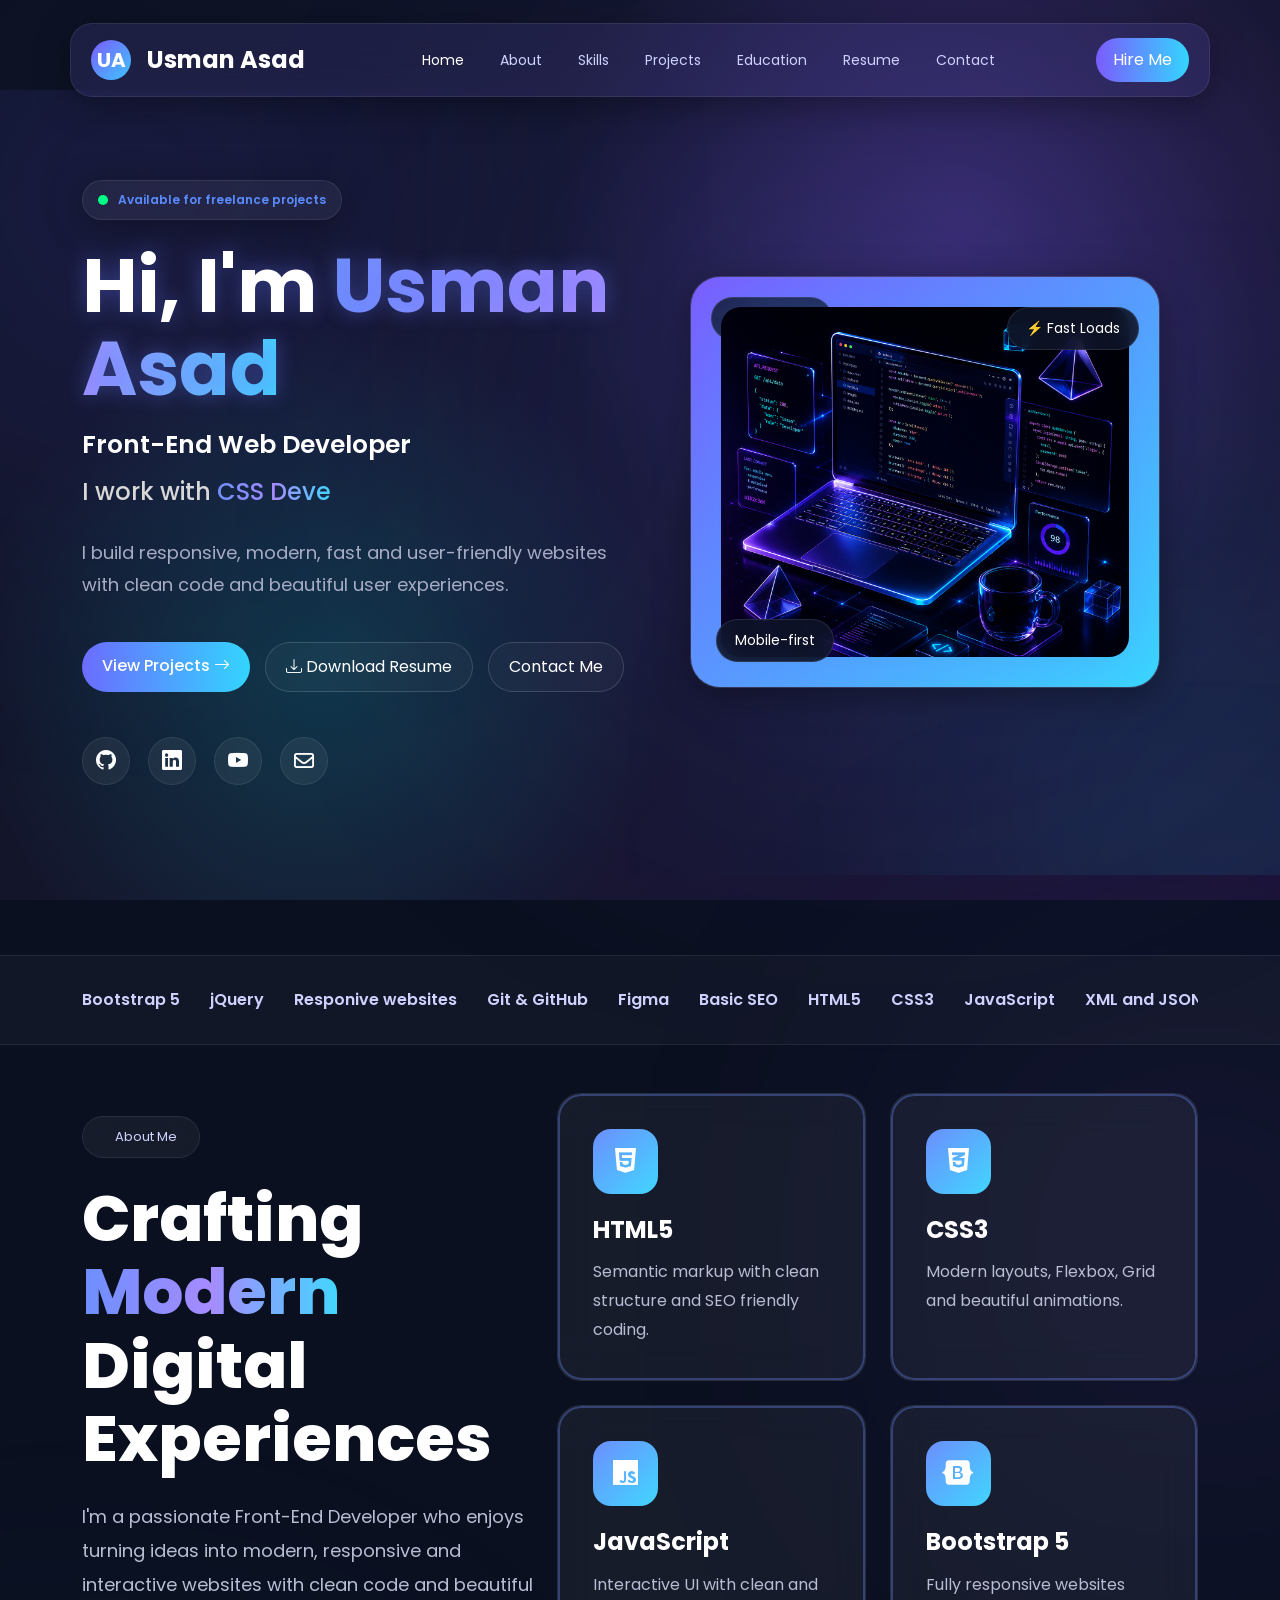
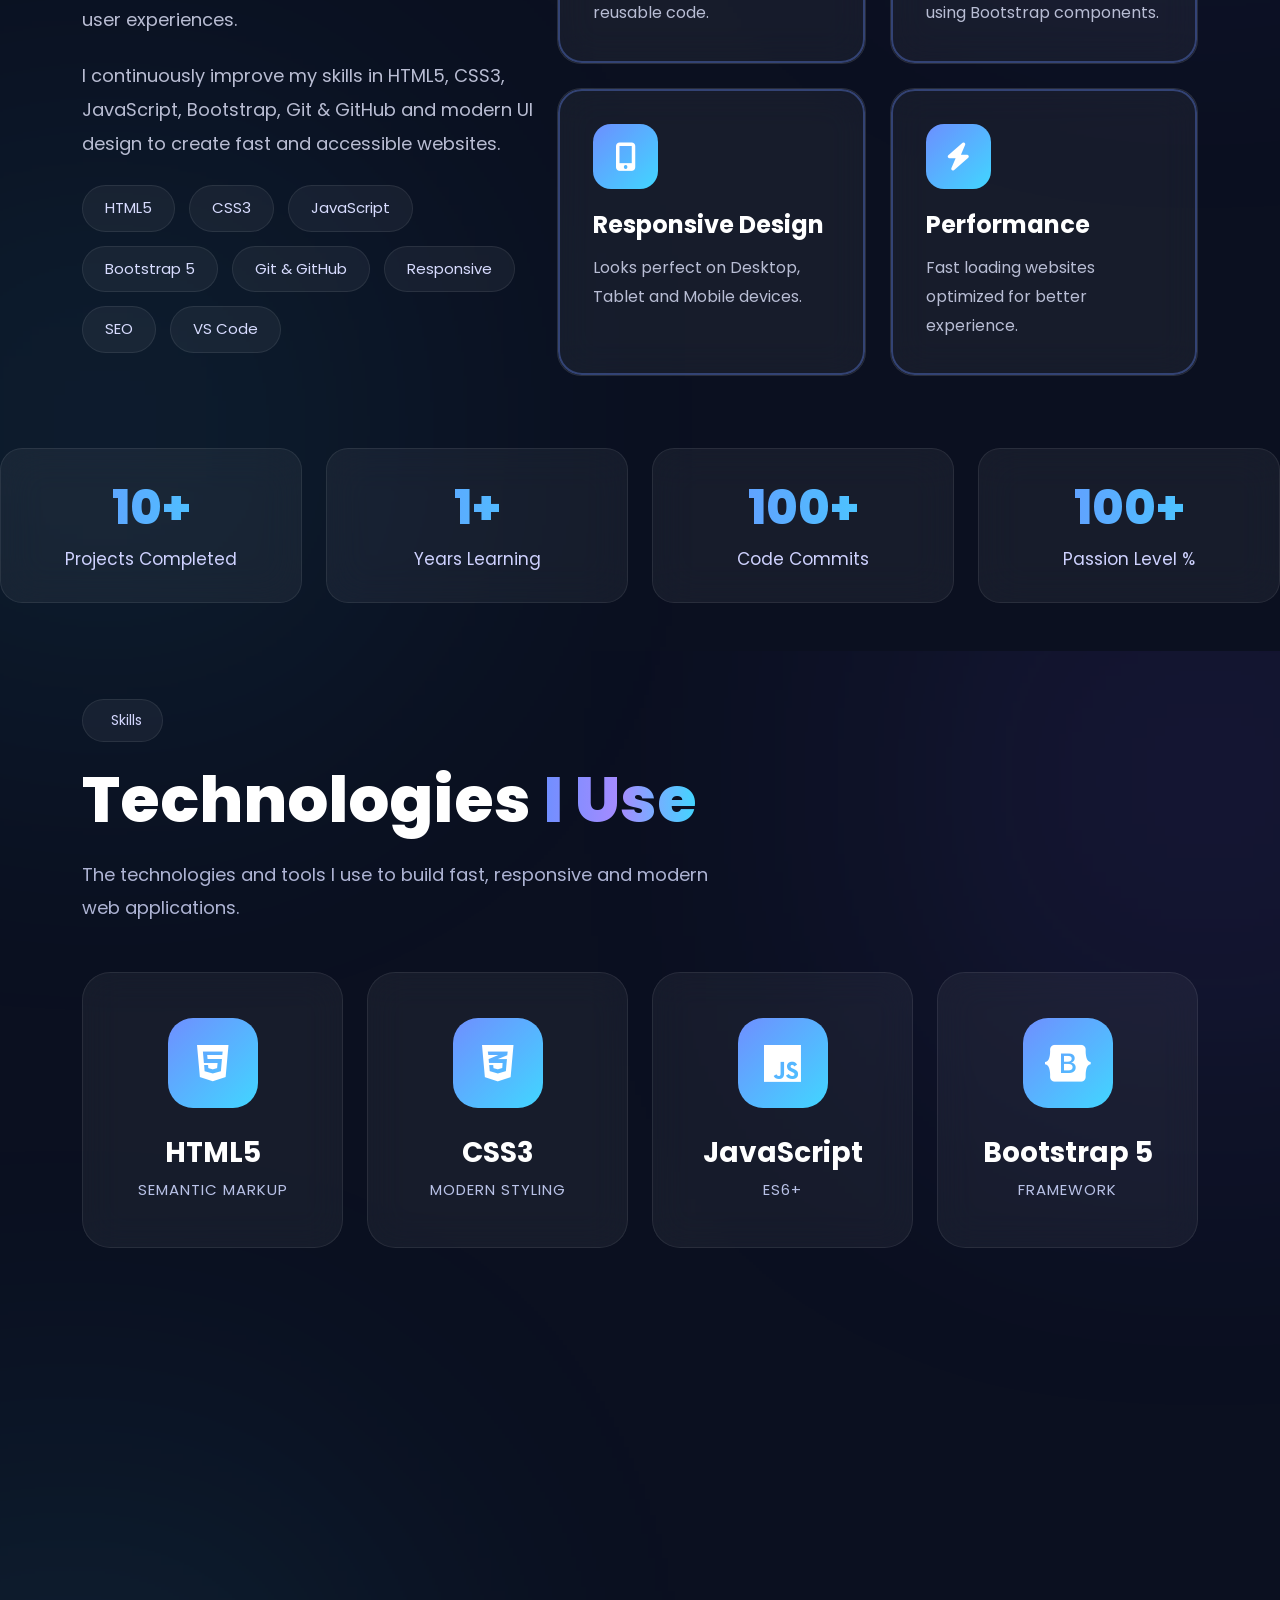
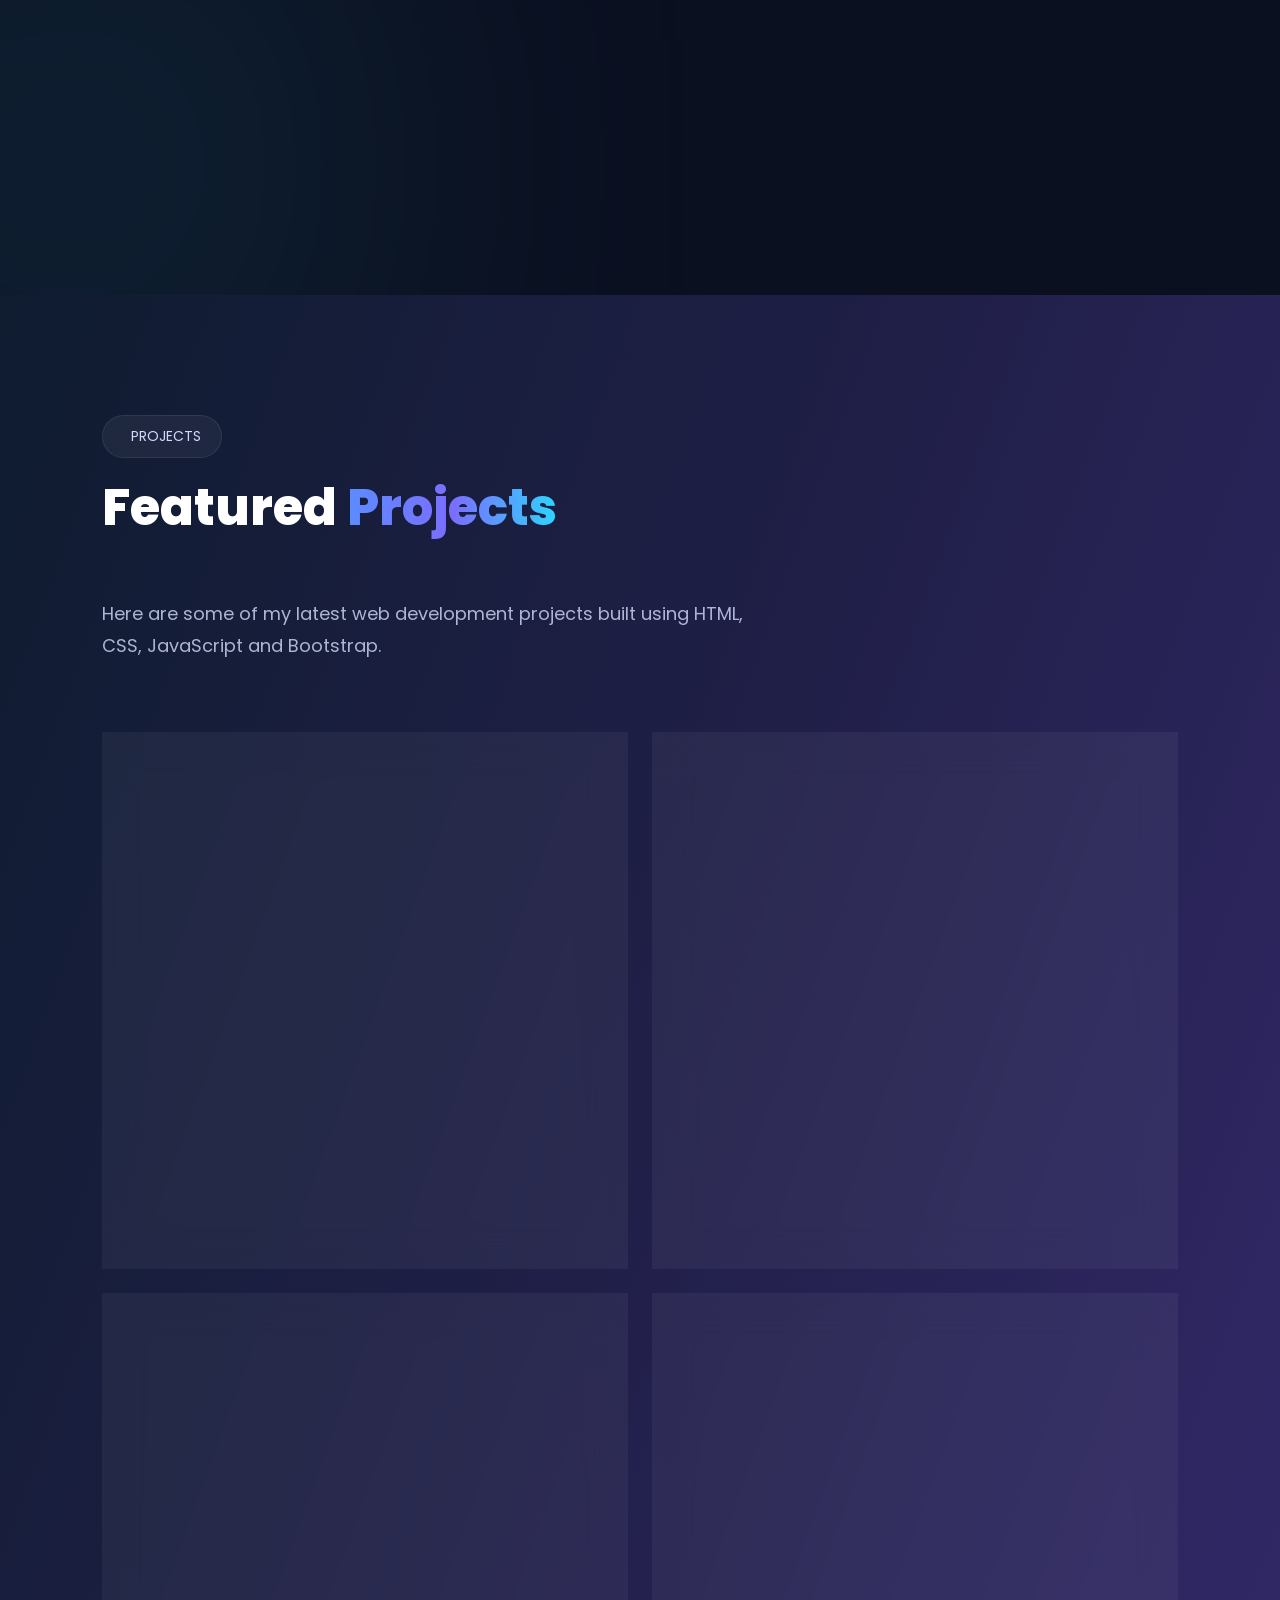
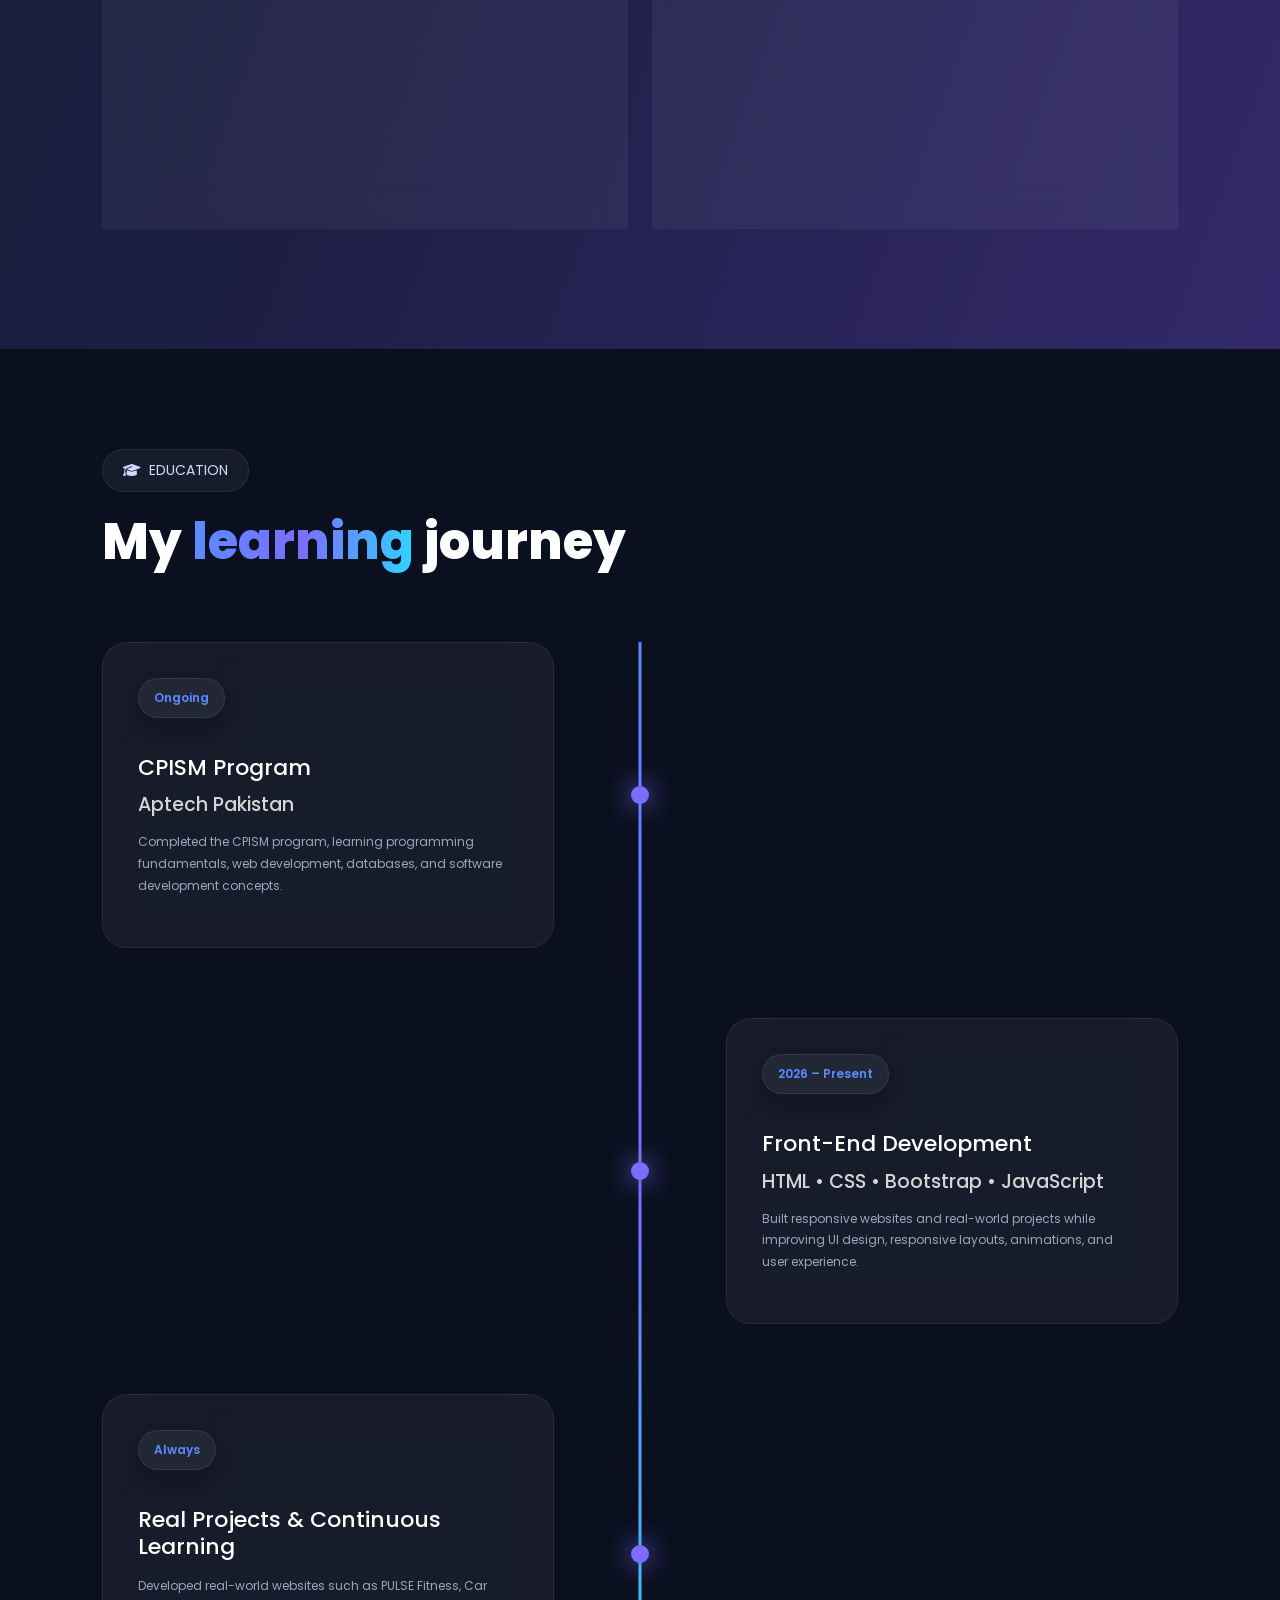
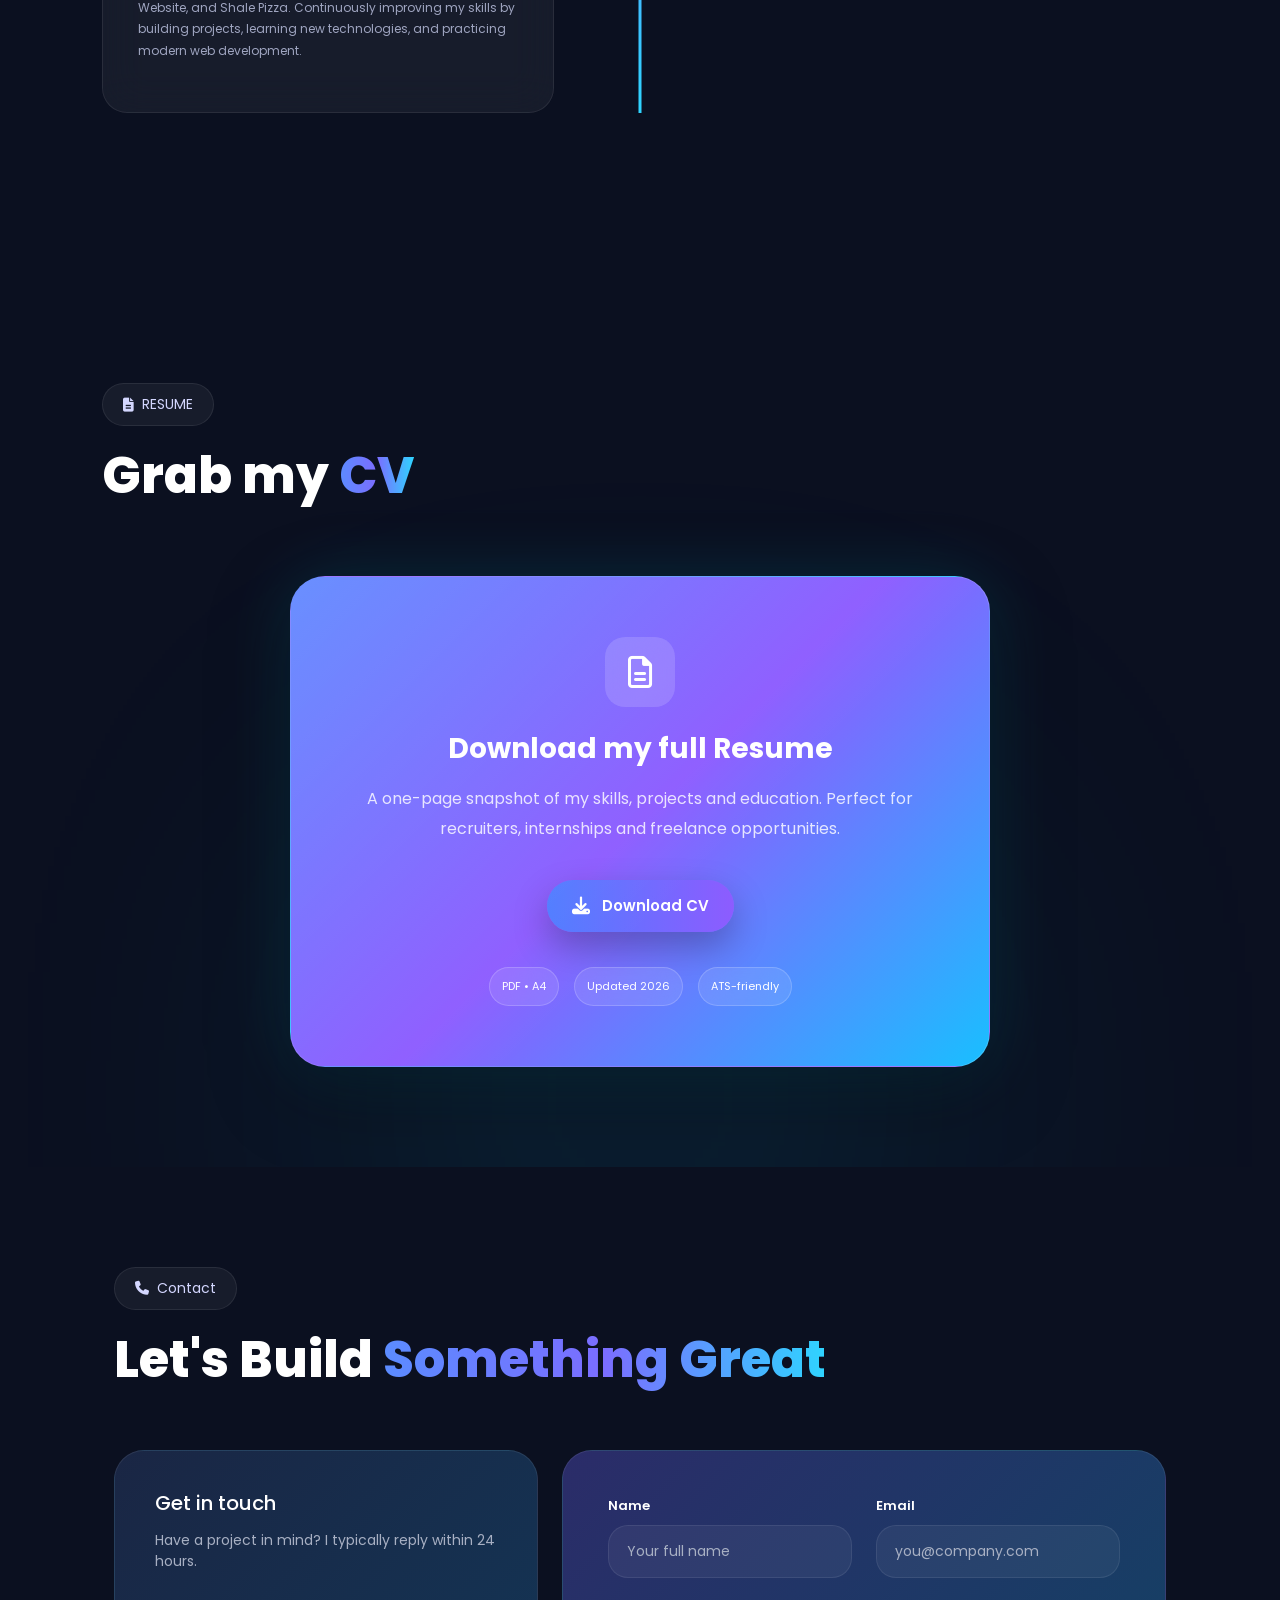
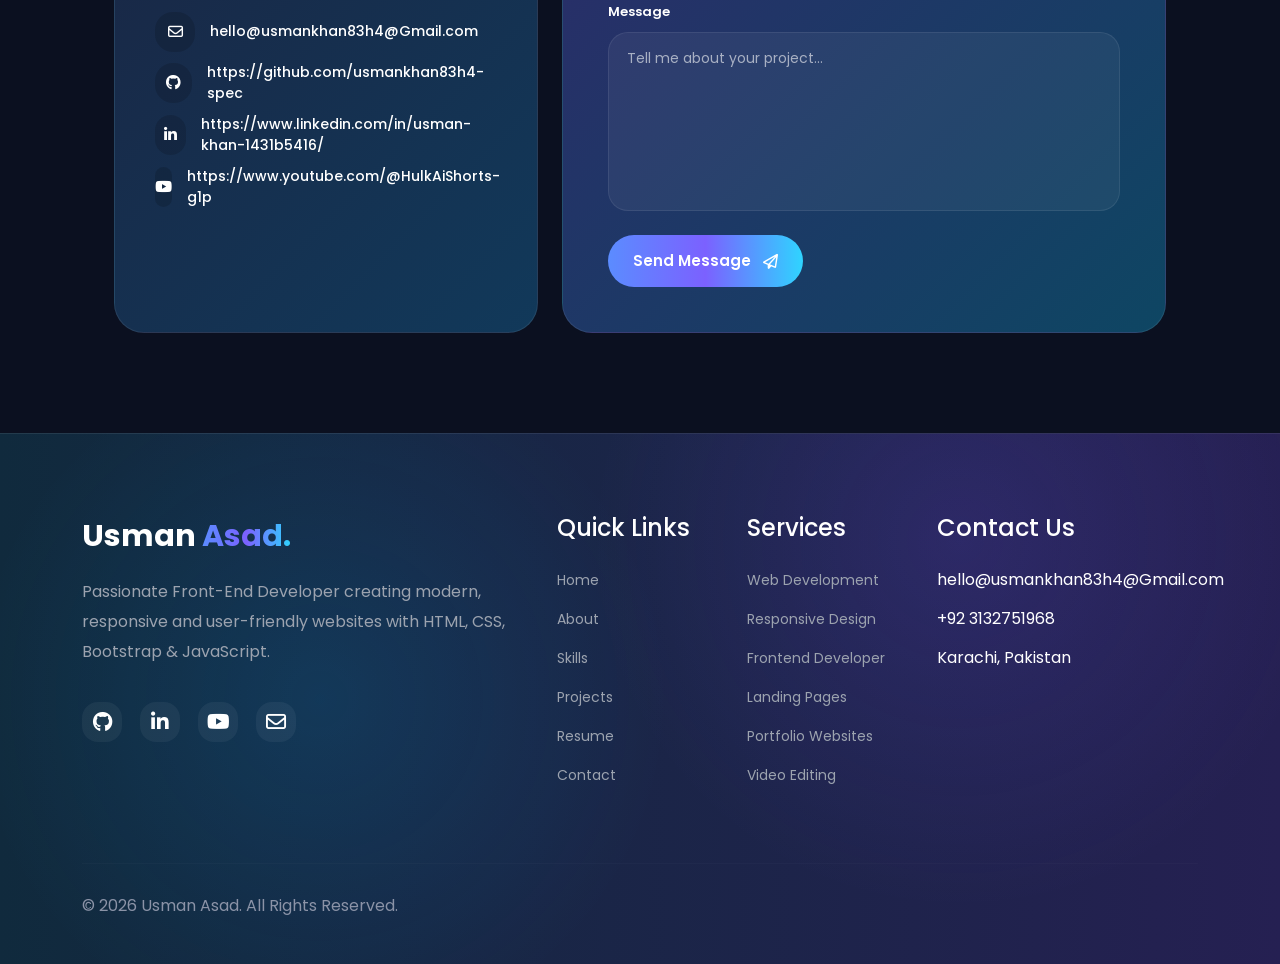
==== index.html @ 0da798ca "first commit" ====
<!DOCTYPE html>
<html lang="en">

<head>
    <meta charset="UTF-8">
    <meta name="viewport" content="width=device-width, initial-scale=1.0">
    <title>Usman Khan | Portfolio</title>

    <!-- Bootstrap -->
    <link href="https://cdn.jsdelivr.net/npm/bootstrap@5.3.3/dist/css/bootstrap.min.css" rel="stylesheet">

    <!-- Bootstrap Icons -->
    <link rel="stylesheet"
        href="https://cdn.jsdelivr.net/npm/bootstrap-icons@1.11.3/font/bootstrap-icons.min.css">

    <!-- Google Font -->
    <link
        href="https://fonts.googleapis.com/css2?family=Poppins:wght@300;400;500;600;700;800&display=swap"
        rel="stylesheet">

        <link rel="stylesheet" href="https://cdnjs.cloudflare.com/ajax/libs/font-awesome/6.7.2/css/all.min.css">

    <!-- CSS -->
    <link rel="stylesheet" href="style.css">
</head>

<body>

    <!-- ================= NAVBAR ================= -->

    <nav class="navbar navbar-expand-lg ">
        <div class="container nav-box">

            <a class="navbar-brand d-flex align-items-center" href="#">
                <div class="logo-circle">UA</div>
                <span class="ms-3 fw-bold text-white fs-4">Usman Asad</span>
            </a>

            <button class="navbar-toggler" data-bs-toggle="collapse" data-bs-target="#menu">
                <span class="navbar-toggler-icon"></span>
            </button>

            <div class="collapse navbar-collapse justify-content-center" id="menu">

                <ul class="navbar-nav">

                    <li class="nav-item">
                        <a href="#home" class="nav-link active">Home</a>
                    </li>

                    <li class="nav-item">
                        <a href="#about" class="nav-link">About</a>
                    </li>

                    <li class="nav-item">
                        <a href="#skills" class="nav-link">Skills</a>
                    </li>

                    <li class="nav-item">
                        <a href="#projects" class="nav-link">Projects</a>
                    </li>

                    <li class="nav-item">
                        <a href="#education" class="nav-link">Education</a>
                    </li>

                    <li class="nav-item">
                        <a href="#resume" class="nav-link">Resume</a>
                    </li>

                    <li class="nav-item">
                        <a href="#contact" class="nav-link">Contact</a>
                    </li>

                </ul>

            </div>

            <a href="#contact" class="hire-btn">
                Hire Me
            </a>

        </div>
    </nav>

    <!-- ================= HERO ================= -->

    <section class="hero" id="home">

        <div class="container">

            <div class="row align-items-center">

                <!-- LEFT -->

                <div class="col-lg-6">

                    <div class="status">

                        <span class="green-dot"></span>

                        Available for freelance projects

                    </div>

                    <h1 class="hero-title">

                        Hi, I'm

                        <span>

                            Usman

                            <br>

                            Asad

                        </span>

                    </h1>

                    <h3 class="developer">

                        Front-End Web Developer

                    </h3>

                    <h4 class="typing">

                        I work with

                        <span id="typing-text"></span>

                    </h4>

                    <p class="hero-text">

                        I build responsive, modern, fast and user-friendly websites
                        with clean code and beautiful user experiences.

                    </p>

                    <!-- Buttons -->

                    <div class="hero-buttons">

                        <a href="#projects" class="btn1">

                            View Projects

                            <i class="bi bi-arrow-right"></i>

                        </a>

                        <a href="images/Frontend Developer CV.pdf" class="btn2">

                            <i class="bi bi-download"></i>

                            Download Resume

                        </a>

                        <a href="#contact" class="btn3">

                            Contact Me

                        </a>

                    </div>

                    <!-- Social -->

                   <div class="social-icons">

    <!-- GitHub -->
    <a href="https://github.com/usmankhan83h4-spec" target="_blank">
        <i class="bi bi-github"></i>
    </a>

    <!-- LinkedIn -->
    <a href="https://www.linkedin.com/in/usman-khan-1431b5416/" target="_blank">
        <i class="bi bi-linkedin"></i>
    </a>

    <!-- YouTube -->
    <a href="https://www.youtube.com/@HulkAiShorts-g1p" target="_blank">
        <i class="bi bi-youtube"></i>
    </a>

    <a href="mailto:usmankhan83h4@gmail.com">
    <i class="fa-regular fa-envelope"></i>
</a>

</div>
                </div>

                <!-- RIGHT -->

                <div class="col-lg-6 text-center">

                    <div class="hero-card">

                        <div class="card-tag">

                         
                            Clean Code

                        </div>

                        <!-- Replace image -->
                        <img src="images/laptop.jpg.png" class="img-fluid hero-image" alt="Hero Image">

                        <div class="badge1">

                            Mobile-first

                        </div>

                        <div class="badge2">

                            ⚡ Fast Loads

                        </div>

                    </div>

                </div>

            </div>

        </div>

    </section>

    <!-- Bottom Tech Bar -->

    <section class="tech-bar">

        <div class="container">

            <div class="tech-wrapper">

                <span>Bootstrap 5</span>

                <span>jQuery</span>

                <span>Responive websites</span>

                <span>Git & GitHub</span>

                <span>Figma</span>

                <span>Basic SEO</span>

                <span>HTML5</span>

                <span>CSS3</span>

                <span>JavaScript</span>

                <span>XML and JSON</span>

            </div>

        </div>

    </section>

    <!--================ ABOUT =================-->

<section class="about-section py-5" id="about">

<div class="container">

<div class="row align-items-center gy-4">

<!-- LEFT -->

<div class="col-lg-5">

<span class="about-badge">

<i class="fa-solid fa-sparkles"></i>

About Me

</span>

<h2 class="about-heading mt-4">

Crafting

<span>Modern</span>

<br>

Digital Experiences

</h2>

<p class="about-text mt-4">

I'm a passionate Front-End Developer who enjoys turning ideas into modern,
responsive and interactive websites with clean code and beautiful user
experiences.

</p>

<p class="about-text">

I continuously improve my skills in HTML5, CSS3, JavaScript, Bootstrap,
Git & GitHub and modern UI design to create fast and accessible websites.

</p>

<div class="skill-tags mt-4">

<span>HTML5</span>

<span>CSS3</span>

<span>JavaScript</span>

<span>Bootstrap 5</span>

<span>Git & GitHub</span>

<span>Responsive</span>

<span>SEO</span>

<span>VS Code</span>

</div>

</div>

<!-- RIGHT -->

<div class="col-lg-7">

<div class="row g-4">

<div class="col-md-6">

<div class="about-card">

<div class="icon-box">

<i class="fa-brands fa-html5"></i>

</div>

<h4>HTML5</h4>

<p>

Semantic markup with clean structure
and SEO friendly coding.

</p>

</div>

</div>

<div class="col-md-6">

<div class="about-card">

<div class="icon-box">

<i class="fa-brands fa-css3-alt"></i>

</div>

<h4>CSS3</h4>

<p>

Modern layouts, Flexbox,
Grid and beautiful animations.

</p>

</div>

</div>

<div class="col-md-6">

<div class="about-card">

<div class="icon-box">

<i class="fa-brands fa-js"></i>

</div>

<h4>JavaScript</h4>

<p>

Interactive UI with clean
and reusable code.

</p>

</div>

</div>

<div class="col-md-6">

<div class="about-card">

<div class="icon-box">

<i class="fa-brands fa-bootstrap"></i>

</div>

<h4>Bootstrap 5</h4>

<p>

Fully responsive websites
using Bootstrap components.

</p>

</div>

</div>

<div class="col-md-6">

<div class="about-card">

<div class="icon-box">

<i class="fa-solid fa-mobile-screen-button"></i>

</div>

<h4>Responsive Design</h4>

<p>

Looks perfect on Desktop,
Tablet and Mobile devices.

</p>

</div>

</div>

<div class="col-md-6">

<div class="about-card">

<div class="icon-box">

<i class="fa-solid fa-bolt"></i>

</div>

<h4>Performance</h4>

<p>

Fast loading websites
optimized for better experience.

</p>

</div>

</div>

</div>

</div>

</div>

</div>

<!--================ ABOUT STATS =================-->

<div class="row mt-5 g-4">

    <div class="col-6 col-lg-3">

        <div class="counter-box">

            <h2 class="counter" data-target="10">0</h2>

            <p>Projects Completed</p>

        </div>

    </div>

    <div class="col-6 col-lg-3">

        <div class="counter-box">

            <h2 class="counter" data-target="1">0</h2>

            <p>Years Learning</p>

        </div>

    </div>

    <div class="col-6 col-lg-3">

        <div class="counter-box">

            <h2 class="counter" data-target="100">0</h2>

            <p>Code Commits</p>

        </div>

    </div>

    <div class="col-6 col-lg-3">

        <div class="counter-box">

            <h2 class="counter" data-target="100">0</h2>

            <p>Passion Level %</p>

        </div>

    </div>

</div>

</section>

<!-- ================= SKILLS SECTION ================= -->

<section class="skills-section py-5" id="skills">

<div class="container">

<div class="skills-heading mb-5">

<span class="section-badge">
<i class="fa-solid fa-sparkles"></i>
Skills
</span>

<h2>
Technologies <span>I Use</span>
</h2>

<p>
The technologies and tools I use to build fast,
responsive and modern web applications.
</p>

</div>

<div class="row g-4">

<!-- HTML -->

<div class="col-lg-3 col-md-4 col-sm-6">

<div class="skill-card">

    <div class="shine"></div>

<div class="skill-icon">
<i class="fa-brands fa-html5"></i>
</div>

<h4>HTML5</h4>

<span>Semantic Markup</span>

</div>

</div>

<!-- CSS -->

<div class="col-lg-3 col-md-4 col-sm-6">

<div class="skill-card">

    <div class="shine"></div>

<div class="skill-icon">
<i class="fa-brands fa-css3-alt"></i>
</div>

<h4>CSS3</h4>

<span>Modern Styling</span>

</div>

</div>

<!-- JS -->

<div class="col-lg-3 col-md-4 col-sm-6">

<div class="skill-card">

      <div class="shine"></div>

<div class="skill-icon">
<i class="fa-brands fa-js"></i>
</div>

<h4>JavaScript</h4>

<span>ES6+</span>

</div>

</div>

<!-- Bootstrap -->

<div class="col-lg-3 col-md-4 col-sm-6">

<div class="skill-card">

      <div class="shine"></div>

<div class="skill-icon">
<i class="fa-brands fa-bootstrap"></i>
</div>

<h4>Bootstrap 5</h4>

<span>Framework</span>

</div>

</div>

<!-- jQuery -->

<div class="col-lg-3 col-md-4 col-sm-6">

<div class="skill-card">

      <div class="shine"></div>

<div class="skill-icon">
<i class="fa-solid fa-code"></i>
</div>

<h4>jQuery</h4>

<span>Library</span>

</div>

</div>

<!-- Git -->

<div class="col-lg-3 col-md-4 col-sm-6">

<div class="skill-card">

      <div class="shine"></div>

<div class="skill-icon">
<i class="fa-brands fa-git-alt"></i>
</div>

<h4>Git</h4>

<span>Version Control</span>

</div>

</div>

<!-- GitHub -->

<div class="col-lg-3 col-md-4 col-sm-6">

<div class="skill-card">

      <div class="shine"></div>

<div class="skill-icon">
<i class="fa-brands fa-github"></i>
</div>

<h4>GitHub</h4>

<span>Collaboration</span>

</div>

</div>

<!-- Responsive -->

<div class="col-lg-3 col-md-4 col-sm-6">

<div class="skill-card">

  <div class="shine"></div>

<div class="skill-icon">
<i class="fa-solid fa-mobile-screen-button"></i>
</div>

<h4>Responsive</h4>

<span>Mobile First</span>

</div>

</div>

<!-- VS Code -->

<div class="col-lg-3 col-md-4 col-sm-6">

<div class="skill-card">

      <div class="shine"></div>

<div class="skill-icon">
<i class="fa-solid fa-laptop-code"></i>
</div>

<h4>VS Code</h4>

<span>Development</span>

</div>

</div>

<!-- Figma -->

<div class="col-lg-3 col-md-4 col-sm-6">

<div class="skill-card">

      <div class="shine"></div>

<div class="skill-icon">
<i class="fa-brands fa-figma"></i>
</div>

<h4>Figma</h4>

<span>UI Design</span>

</div>

</div>

</div>

</div>

</section>

<!-- ===================== PROJECTS SECTION START ===================== -->

<section class="projects" id="projects">

    <span class="section-badge">
<i class="fa-solid fa-sparkles"></i>
PROJECTS
</span>

    <div class="section-header">



<h2>
Featured <span>Projects</span>
</h2>


        <p>
            Here are some of my latest web development projects built using
            HTML, CSS, JavaScript and Bootstrap.
        </p>

    </div>


    <div class="projects-container">


        <!-- Project 1 -->

        <div class="project-card">

            <div class="project-img">
                <img src="images/shale pizza Page.png" alt="Shale Pizza Website">
            </div>

            <div class="project-content">

                <h3>Shale Pizza Website</h3>

                <p>
                    A modern pizza restaurant website with responsive layout,
                    online menu, gallery and attractive UI.
                </p>

                <div class="project-tags">

                    <span>HTML</span>
                    <span>CSS</span>
                    <span>Bootstrap</span>
                    <span>JavaScript</span>
                    <span>SEO</span>

                </div>

                <div class="project-buttons">

                    <a href="https://usmankhan83h4-spec.github.io/Shale-pizzaas/" class="live-btn">
                        Live Demo
                    </a>

                    <a href="https://github.com/usmankhan83h4-spec/Shale-pizzaas" class="github-btn">
                        GitHub
                    </a>

                </div>

            </div>

        </div>



        <!-- Project 2 -->

        <div class="project-card">

            <div class="project-img">
                <img src="images/Car Webs.png" alt="Car Website">
            </div>

            <div class="project-content">

                <h3>Car Website</h3>

                <p>
                    Premium car landing page featuring luxury vehicles,
                    booking section and smooth animations.
                </p>

                <div class="project-tags">

                    <span>HTML</span>
                    <span>CSS</span>
                    <span>JavaScript</span>
                    <span>Bootstarp</span>
                   
                </div>

                <div class="project-buttons">

                    <a href="https://usmankhan83h4-spec.github.io/Car-Website/" class="live-btn">
                        Live Demo
                    </a>

                    <a href="https://github.com/usmankhan83h4-spec/Car-Website" class="github-btn">
                        GitHub
                    </a>

                </div>

            </div>

        </div>



        <!-- Project 3 -->

        <div class="project-card">

            <div class="project-img">
                <img src="images/tech.png" alt="Tech Hub Website" class="w-100 h-100">
            </div>

            <div class="project-content">

                <h3>Tech Hub Website</h3>

                <p>
                    Professional IT company website with services,
                    team section and responsive design.
                </p>

                <div class="project-tags">

                    <span>HTML</span>
                    <span>CSS</span>
                    <span>Bootstrap</span>

                </div>

                <div class="project-buttons">

                    <a href="https://usmankhan83h4-spec.github.io/Tech-Hub/" class="live-btn">
                        Live Demo
                    </a>

                    <a href="https://github.com/usmankhan83h4-spec/Tech-Hub" class="github-btn">
                        GitHub
                    </a>

                </div>

            </div>

        </div>



        <!-- Project 4 -->

        <div class="project-card">

            <div class="project-img">
                <img src="images/gym Website.png" alt="Gym Website">
            </div>

            <div class="project-content">

                <h3>Gym Website</h3>

                <p>
                    Modern fitness website with premium UI,
                    workout programs, pricing and trainer sections.
                </p>

                <div class="project-tags">

                    <span>HTML</span>
                    <span>CSS</span>
                    <span>JavaScript</span>
                    <span>Bootstrap</span>

                </div>

                <div class="project-buttons">

                    <a href="https://usmankhan83h4-spec.github.io/Gym-Website/" class="live-btn">
                        Live Demo
                    </a>

                    <a href="https://github.com/usmankhan83h4-spec/Gym-Website" class="github-btn">
                        GitHub
                    </a>

                </div>

            </div>

        </div>

    </div>

</section>

<section class="education" id="education">

    <span class="section-badge">
        <i class="fa-solid fa-graduation-cap"></i>
        EDUCATION
    </span>

    <div class="section-header">
        <h2>
            My <span>learning</span> journey
        </h2>
    </div>

    <div class="timeline">

        <!-- Line -->
        <div class="timeline-line"></div>

        <!-- Item 1 -->
        <div class="timeline-item left">

            <div class="timeline-card">

                <span class="status">Ongoing</span>

                <h3>CPISM Program</h3>

                <h4>Aptech Pakistan</h4>

                <p>
                    Completed the CPISM program, learning programming fundamentals, web development, databases, and software development concepts.
                </p>

            </div>

            <span class="timeline-dot"></span>

        </div>

        <!-- Item 2 -->

        <div class="timeline-item right">

            <span class="timeline-dot"></span>

            <div class="timeline-card">

                <span class="status">
                    2026 – Present
                </span>

                <h3>Front-End Development</h3>

                <h4>HTML • CSS • Bootstrap • JavaScript</h4>

                <p>
                   Built responsive websites and real-world projects while improving UI design, responsive layouts, animations, and user experience.
                </p>

            </div>

        </div>

        <!-- Item 3 -->

        <div class="timeline-item left">

            <div class="timeline-card">

                <span class="status">Always</span>

                <h3>Real Projects & Continuous Learning</h3>

                <h4></h4>

                <p>
                  Developed real-world websites such as PULSE Fitness, Car Website, and Shale Pizza. Continuously improving my skills by building projects, learning new technologies, and practicing modern web development.
                </p>

            </div>

            <span class="timeline-dot"></span>

        </div>

    </div>

</section>

<section class="resume" id="resume">

    <span class="section-badge">
        <i class="fa-solid fa-file-lines"></i>
        RESUME
    </span>

    <div class="section-header">

        <h2>
            Grab my <span>CV</span>
        </h2>

    </div>

    <div class="resume-card">

        <!-- Resume Icon -->

       <div class="resume-icon">
    <i class="fa-regular fa-file-lines"></i>
</div>

       

        <h3>
            Download my full Resume
        </h3>

        <!-- Description -->

        <p>
            A one-page snapshot of my skills, projects and education.
            Perfect for recruiters, internships and freelance opportunities.
        </p>

        <!-- Button -->

        <a href="images/Frontend Developer CV.pdf"
           class="download-btn"
           download>

            <i class="fa-solid fa-download"></i>

            Download CV

        </a>

        <!-- Tags -->

        <div class="resume-tags">

            <span>PDF • A4</span>

            <span>Updated 2026</span>

            <span>ATS-friendly</span>

        </div>

    </div>

</section>

<!-- ===========================
        CONTACT SECTION
=========================== -->

<section class="contact" id="contact">

    <div class="container">

        <span class="section-badge">
            <i class="fa-solid fa-phone"></i>
            Contact
        </span>

        <div class="section-header mb-5">
            <h2>Let's Build <span>Something Great</span></h2>
        </div>

        <div class="row g-4 align-items-stretch">

            <!-- LEFT -->
            <div class="col-lg-5 d-flex">

                <div class="contact-info w-100">

                    <h3>Get in touch</h3>

                    <p>
                        Have a project in mind? I typically reply within 24 hours.
                    </p>

                    <div class="contact-item">
                        <div class="contact-icon">
                            <i class="fa-regular fa-envelope"></i>
                        </div>
                        <div class="contact-text">
                            hello@usmankhan83h4@Gmail.com
                        </div>
                    </div>

                    <div class="contact-item">
                        <div class="contact-icon">
                            <i class="fa-brands fa-github"></i>
                        </div>
                        <div class="contact-text">
                            https://github.com/usmankhan83h4-spec
                        </div>
                    </div>

                    <div class="contact-item">
                        <div class="contact-icon">
                            <i class="fa-brands fa-linkedin-in"></i>
                        </div>
                        <div class="contact-text">
                           https://www.linkedin.com/in/usman-khan-1431b5416/
                        </div>
                    </div>

                    <div class="contact-item">
                        <div class="contact-icon">
                            <i class="fa-brands fa-youtube"></i>
                        </div>
                        <div class="contact-text">
                          https://www.youtube.com/@HulkAiShorts-g1p
                        </div>
                    </div>

                </div>

            </div>

            <!-- RIGHT -->
            <div class="col-lg-7 d-flex">

                <div class="contact-form w-100" id="contactForm">

                    <form>

                        <div class="row">

                            <div class="col-md-6 mb-4">
                                <label>Name</label>

                                <input
                                    type="text"
                                    class="form-control"
                                    placeholder="Your full name">
                            </div>

                            <div class="col-md-6 mb-4">
                                <label>Email</label>

                                <input
                                    type="email"
                                    class="form-control"
                                    placeholder="you@company.com">
                            </div>

                        </div>

                        <div class="mb-4">

                            <label>Message</label>

                            <textarea
                                rows="7"
                                class="form-control"
                                placeholder="Tell me about your project..."></textarea>

                        </div>

                        <button class="send-btn">
                            Send Message
                            <i class="fa-regular fa-paper-plane"></i>
                        </button>

                    </form>

                </div>

            </div>

        </div>

    </div>

</section>

<!--=========================
        FOOTER
==========================-->

<footer class="footer">

    <div class="container">

        <div class="row">

            <!-- Left -->

            <div class="col-lg-5">

                <div class="footer-logo">
                    Usman <span>Asad.</span>
                </div>

                <p class="footer-text">
                    Passionate Front-End Developer creating
                    modern, responsive and user-friendly websites
                    with HTML, CSS, Bootstrap & JavaScript.
                </p>

                <div class="social-links">

                    <a href="https://github.com/usmankhan83h4-spec"><i class="fa-brands fa-github"></i></a>

                    <a href=" https://www.linkedin.com/in/usman-khan-1431b5416/"><i class="fa-brands fa-linkedin-in"></i></a>

                    <a href=" https://www.youtube.com/@HulkAiShorts-g1p"><i class="fa-brands fa-youtube"></i></a>

                    <a href="mailto:usmankhan83h4@gmail.com"><i class="fa-regular fa-envelope"></i></a>

                </div>

            </div>

            <!-- Right -->

            <div class="col-lg-2">

                <h3 class="footer-heading">
                    Quick Links
                </h3>

                <ul class="footer-links">

                    <li><a href="#home">Home</a></li>

                    <li><a href="#about">About</a></li>

                    <li><a href="#skills">Skills</a></li>

                    <li><a href="#projects">Projects</a></li>

                    <li><a href="#resume">Resume</a></li>

                    <li><a href="#contact">Contact</a></li>

                </ul>


            </div>

            <div class="col-lg-2">

    <h3 class="footer-heading">Services</h3>

    <ul class="footer-links">
        <li><a href="#">Web Development</a></li>
        <li><a href="#">Responsive Design</a></li>
        <li><a href="#">Frontend Developer</a></li>
        <li><a href="#">Landing Pages</a></li>
        <li><a href="#">Portfolio Websites</a></li>
        <li><a href="#">Video Editing</a></li>
    </ul>

</div>

            <div class="col-lg-2">

    <h3 class="footer-heading">Contact Us</h3>

    <ul class="footer-links">
        <li> hello@usmankhan83h4@Gmail.com</li>
        <li> +92 3132751968</li>
        <li> Karachi, Pakistan</li>
    </ul>

</div>



        </div>

        <hr>

        <div class="footer-bottom">

            <p class="text-center">
                © 2026 Usman Asad. All Rights Reserved.
            </p>

        </div>

    </div>

</footer>
<!-- ===================== PROJECTS SECTION END ===================== -->

    <script src="script.js"></script>

    <script src="https://cdn.jsdelivr.net/npm/bootstrap@5.3.3/dist/js/bootstrap.bundle.min.js"></script>

</body>

</html>
---- style.css ----
*{
    margin:0;
    padding:0;
    box-sizing:border-box;
    font-family:'Poppins',sans-serif;
}

body{

    background:#0b1020;
    color:#fff;
    overflow-x:hidden;
}

/* ================= BACKGROUND ================= */

body::before{

    content:"";
    position:fixed;
    inset:0;
    background:
    radial-gradient(circle at 25% 75%,rgba(0,255,255,.15),transparent 30%),
    radial-gradient(circle at 75% 25%,rgba(140,90,255,.25),transparent 35%),
    linear-gradient(135deg,#0c1224,#15162d,#1b1435);

    z-index:-2;
}

body::after{

    content:"";
    position:fixed;
    width:550px;
    height:550px;
    background:#5d5fff;
    filter:blur(180px);
    border-radius:50%;
    top:120px;
    right:120px;
    opacity:.25;
    z-index:-1;
}

/* ================= NAVBAR ================= */

.nav-box{

    background:rgba(77,69,151,.25);

    backdrop-filter:blur(18px);

    border:1px solid rgba(255,255,255,.08);

    border-radius:22px;

    padding:11px 20px;
}

.logo-circle{

    width:40px;
    height:40px;

    border-radius:50%;

    display:flex;
    justify-content:center;
    align-items:center;

    color:#fff;
    font-weight:700;

    background:linear-gradient(135deg,#7b5cff,#3ec5ff);
}

.nav-link{

    color:#cfd2ff !important;
    margin:0 10px;
    font-size:14px;
    transition:.4s;
}

.nav-link:hover{

    color:#42d8ff !important;
}

.nav-link.active{

    color:#ffffff !important;
}

.hire-btn{

    background:linear-gradient(90deg,#7b5cff,#34d5ff);

    color:#fff;

    padding:10px 17px;

    border-radius:40px;

    text-decoration:none;

    font-weight:400;

    transition:.4s;
}

.hire-btn:hover{

    transform:translateY(-4px);

    box-shadow:0 0 25px #5ab8ff;
}

/* ================= HERO ================= */

.hero{

    padding:90px 0;
}

.status{

    display:inline-flex;

    align-items:center;

    gap:10px;

    font-size: 11px;

    padding:10px 15px;

    border-radius:30px;

    background:rgba(255,255,255,.05);

    border:1px solid rgba(255,255,255,.08);

    color:#d7d7d7;

    margin-bottom:25px;
}

.green-dot{

    width:10px;
    height:10px;

    background:#00ff84;

    border-radius:50%;
}

.hero-title{

    font-size:75px;

    font-weight:700;

    line-height:1.1;
}

.hero-title span{
    background: linear-gradient(
90deg,
#6F8FFF 0%,
#A68BFF 55%,
#41D6FF 100%
);
    background-clip: text;
    -webkit-background-clip: text;
    color: transparent;
    -webkit-text-fill-color: transparent;
}
.developer{

    margin-top:20px;

    color:#fff;

    font-size:25px;

    font-weight:600;
}

.typing{

    margin-top:18px;

    color:#d8d8d8;
}

.typing span{

    
 display: inline-block;
    background: linear-gradient(90deg, #6F8FFF 0%, #A68BFF 50%, #41D6FF 100%);
    background-clip: text;
    -webkit-background-clip: text;
    color: transparent;
    -webkit-text-fill-color: transparent;
}


.hero-text{

    margin-top:30px;

    color:#a7acc4;

    line-height:1.8;

    max-width:580px;

    font-size:18px;
}

/* ================= BUTTONS ================= */

.hero-buttons{

    display:flex;

    gap:15px;

    flex-wrap:wrap;

    margin-top:40px;
}

.btn1{

    background:linear-gradient(90deg,#6b6cff,#33d5ff);

    color:#fff;

    text-decoration:none;

    padding:12px 20px;

    border-radius:40px;

    font-weight:500;

    transition:.4s;
}

.btn1:hover{

    transform:translateY(-5px);

    box-shadow:0 0 25px #44d9ff;
}

.btn2,.btn3{

    color:#fff;

    text-decoration:none;

    border:1px solid rgba(255,255,255,.15);

    background:rgba(255,255,255,.03);

    padding:12px 20px;

    border-radius:40px;

    transition:.4s;
}

.btn2:hover,
.btn3:hover{

    background:#2a63ff;

    border-color:#2a63ff;
}
/*================ HERO CARD =================*/

.hero-card{
    position: relative;
    width: 470px;
    margin: auto;
    padding: 30px;
    border-radius: 30px;
    background: rgba(255,255,255,.05);
    backdrop-filter: blur(20px);
    border: 1px solid rgba(255,255,255,.08);
    box-shadow: 0 0 60px rgba(70,120,255,.25);
    overflow: hidden;
}

.hero-card::before{
    content: "";
    position: absolute;
    top: -2px;
    left: -2px;
    right: -2px;
    bottom: -2px;
    border-radius: 30px;
    background: linear-gradient(135deg,#7b5cff,#39d8ff);
    z-index: -1;
}

.hero-image{
    width:100%;
    border-radius:20px;
    display:block;
}

/*================ FLOATING BADGES =================*/

.card-tag,
.badge1,
.badge2{

    position:absolute;

    background:rgba(15,20,40,.85);

    border:1px solid rgba(255,255,255,.1);

    backdrop-filter:blur(10px);

    color:#fff;

    border-radius:30px;

    padding:10px 18px;

    font-size:14px;
}

.card-tag{
    top:20px;
    left:20px;
}

.badge1{
    bottom:25px;
    left:25px;
}

.badge2{
    top:30px;
    right:20px;
}

/*================ SOCIAL =================*/

.social-icons{

    display:flex;

    gap:18px;

    margin-top:45px;
}

.social-icons a{

    width:48px;
    height:48px;

    display:flex;
    justify-content:center;
    align-items:center;

    border-radius:50%;

    color:#fff;

    font-size:20px;

    text-decoration:none;

    background:rgba(255,255,255,.06);

    border:1px solid rgba(255,255,255,.08);

    transition:.4s;
}

.social-icons a:hover{

    background:#4a6fff;

    transform:translateY(-6px);

    box-shadow:0 0 20px #39d8ff;
}

/*================ TECH BAR =================*/

.tech-bar{

    margin-top:80px;

    padding:22px 0;

    border-top:1px solid rgba(255,255,255,.08);

    border-bottom:1px solid rgba(255,255,255,.08);

    background:rgba(255,255,255,.03);
}

.tech-wrapper{

    display:flex;

    justify-content:space-between;

    gap:30px;

    overflow-x:auto;

    white-space:nowrap;
}

.tech-wrapper span{

    color:#cfd2ff;

    font-weight:600;

    padding:10px 0;
}

/*================ SCROLLBAR =================*/

::-webkit-scrollbar{
    width:8px;
}

::-webkit-scrollbar-thumb{
    background:#5d6cff;
    border-radius:20px;
}

/*================ RESPONSIVE =================*/

@media(max-width:992px){

.hero{

padding-top:50px;
text-align:center;

}

.hero-title{

font-size:58px;

}

.developer{

font-size:30px;

}

.hero-text{

margin:auto;
margin-top:25px;

}

.hero-buttons{

justify-content:center;

}

.social-icons{

justify-content:center;

}

.hero-card{

margin-top:60px;

width:100%;

}

.navbar-collapse{

margin-top:20px;
text-align:center;

}

.hire-btn{

display:none;

}

}

@media(max-width:576px){

.hero-title{

font-size:42px;

}

.developer{

font-size:22px;

}

.hero-buttons a{

width:100%;
text-align:center;

}

.status{

font-size:14px;

}

.tech-wrapper{

gap:18px;

}

}
/*================ GLOWING CIRCLES =================*/

.hero{
    position: relative;
    overflow: hidden;
}

.hero::before{
    content: "";
    position: absolute;
    width: 450px;
    height: 450px;
    background: #6d5dfc;
    border-radius: 50%;
    filter: blur(170px);
    opacity: .25;
    top: -120px;
    left: -100px;
    z-index: -1;
}

.hero::after{
    content: "";
    position: absolute;
    width: 500px;
    height: 500px;
    background: #21d4fd;
    border-radius: 50%;
    filter: blur(170px);
    opacity: .18;
    right: -180px;
    bottom: -180px;
    z-index: -1;
}

/*================ FLOAT ANIMATION =================*/

@keyframes float{

0%{
transform:translateY(0px);
}

50%{
transform:translateY(-15px);
}

100%{
transform:translateY(0px);
}

}

.hero-card{

animation:float 5s ease-in-out infinite;

transition:.5s;

}

/*================ BUTTON EFFECT =================*/

.btn1,
.btn2,
.btn3{

position:relative;

overflow:hidden;

}

.btn1::before,
.btn2::before,
.btn3::before{

content:"";

position:absolute;

width:0;

height:100%;

left:0;

top:0;

background:rgba(255,255,255,.15);

transition:.4s;

}

.btn1:hover::before,
.btn2:hover::before,
.btn3:hover::before{

width:100%;

}

/*================ IMAGE EFFECT =================*/

.hero-image{

transition:.5s;

}

.hero-card:hover .hero-image{

transform:scale(1.05);

}

/*================ HERO CARD =================*/

.hero-card:hover{

box-shadow:
0 0 25px #6d5dfc,
0 0 60px #21d4fd;

}

/*================ NAVBAR =================*/

.navbar{

position:sticky;

top:15px;

z-index:1000;

}

/*================ NAV LINKS =================*/

.nav-link{

position:relative;

}

.nav-link::after{

content:"";

position:absolute;

left:0;

bottom:-5px;

width:0;

height:2px;

background:#36d9ff;

transition:.4s;

}

.nav-link:hover::after{

width:100%;

}

/*================ TECH BAR =================*/

.tech-wrapper{

animation:scrollTech 20s linear infinite;

}

@keyframes scrollTech{

0%{

transform:translateX(0);

}

100%{

transform:translateX(-50%);

}

}

/*================ SELECTION =================*/

::selection{

background:#6d5dfc;

color:#fff;

}

/*================ GLASS EFFECT =================*/

.nav-box,
.hero-card,
.status{

box-shadow:
0 8px 35px rgba(0,0,0,.35);

}

/*================ HERO TEXT =================*/

.hero-title{

text-shadow:

0 0 20px rgba(100,120,255,.4);

}

/*================ SCROLL =================*/

html{

scroll-behavior:smooth;

}
/*================ REVEAL =================*/

.hero-title,
.developer,
.hero-text,
.hero-buttons,
.hero-card,
.social-icons,
.status{

opacity:0;

transform:translateY(60px);

transition:1s;

}

.show{

opacity:1;

transform:translateY(0);

}

/*================ CURSOR GLOW =================*/


/*================ HERO IMAGE =================*/

.hero-image{

filter:drop-shadow(0 0 30px rgba(70,140,255,.35));

}

/*================ LOGO =================*/

.logo-circle{

transition:.5s;

}

.logo-circle:hover{

transform:rotate(360deg);

}

/*================ BUTTONS =================*/

.btn1:hover,
.btn2:hover,
.btn3:hover{

transform:translateY(-6px) scale(1.03);

}

/*================ CARD =================*/

.hero-card{

transition:.5s;

}

.hero-card:hover{

transform:translateY(-12px);

}
/*================ ABOUT SECTION =================*/

.about-section{
    padding:120px 0;
    position:relative;
}

.about-section::before{
    content:"";
    position:absolute;
    width:450px;
    height:450px;
    background:#35d8ff;
    filter:blur(180px);
    opacity:.12;
    left:-120px;
    bottom:0;
    z-index:-1;
}

.about-section::after{
    content:"";
    position:absolute;
    width:400px;
    height:400px;
    background:#7b5cff;
    filter:blur(180px);
    opacity:.15;
    right:-120px;
    top:0;
    z-index:-1;
}

/*================ BADGE =================*/

.about-badge{

display:inline-flex;
align-items:center;
gap:10px;

padding:10px 22px;

border-radius:40px;

background:rgba(255,255,255,.05);

border:1px solid rgba(255,255,255,.08);

color:#cfd4ff;

font-size:13px;

backdrop-filter:blur(15px);

}

/*================ HEADING =================*/

.about-heading{

font-size:64px;

font-weight:800;

line-height:1.15;

color:#fff;

}

.about-heading span{

background:linear-gradient(90deg,#6C8FFF,#A68BFF,#41D6FF);

background-clip:text;
-webkit-background-clip:text;

color:transparent;
-webkit-text-fill-color:transparent;

}

/*================ TEXT =================*/

.about-text{

margin-top:22px;

font-size:18px;

line-height:1.9;

color:#b9bdd3;

}

/*================ SKILL TAGS =================*/

.skill-tags{

display:flex;

flex-wrap:wrap;

gap:14px;

margin-top:35px;

}

.skill-tags span{

padding:11px 22px;

border-radius:30px;

background:rgba(255,255,255,.05);

border:1px solid rgba(255,255,255,.08);

color:#d8dcff;

font-size:15px;

transition:.4s;

cursor:pointer;

}

.skill-tags span:hover{

transform:translateY(-5px);

background:linear-gradient(90deg,#6C8FFF,#41D6FF);

color:#fff;

box-shadow:0 0 20px rgba(65,214,255,.45);

}

/*================ CARD =================*/

.about-card{

height:100%;

padding:35px;

border-radius:24px;

background:rgba(255,255,255,.05);

border:1px solid rgba(255,255,255,.08);

backdrop-filter:blur(18px);

transition:.45s;

position:relative;

overflow:hidden;

}

/* glow */

.about-card::before{

content:"";

position:absolute;

width:220px;

height:220px;

background:#35d8ff;

filter:blur(100px);

opacity:0;

right:-70px;

bottom:-70px;

transition:.5s;

}

.about-card:hover::before{

opacity:.18;

}

.about-card:hover{

transform:translateY(-12px);

border-color:#6C8FFF;

box-shadow:

0 0 25px rgba(108,143,255,.35),

0 0 45px rgba(65,214,255,.25);

}

/*================ ICON =================*/

.icon-box{

width:65px;

height:65px;

border-radius:18px;

display:flex;

justify-content:center;

align-items:center;

font-size:28px;

margin-bottom:22px;

background:linear-gradient(135deg,#6C8FFF,#41D6FF);

color:#fff;

transition:.5s;

}

.about-card:hover .icon-box{

transform:rotate(12deg) scale(1.08);

}

/*================ CARD TEXT =================*/

.about-card h4{

font-size:24px;

font-weight:700;

color:#fff;

margin-bottom:14px;

}

.about-card p{

color:#b8bdd4;

line-height:1.8;

font-size:16px;

margin-bottom:0;

}

/*================ RESPONSIVE =================*/

@media(max-width:991px){

.about-heading{

font-size:48px;

}

.about-card{

margin-top:10px;

}

}

@media(max-width:576px){

.about-heading{

font-size:38px;

}

.about-text{

font-size:16px;

}

.skill-tags{

gap:10px;

}

.skill-tags span{

font-size:13px;

padding:9px 16px;

}

.about-card{

padding:25px;

}

}
/*================ COUNTER =================*/

.counter-box{

padding:30px;

border-radius:22px;

background:rgba(255,255,255,.05);

border:1px solid rgba(255,255,255,.08);

backdrop-filter:blur(20px);

text-align:center;

transition:.4s;

}

.counter-box:hover{

transform:translateY(-10px);

box-shadow:

0 0 20px rgba(108,143,255,.35),

0 0 35px rgba(65,214,255,.25);

}

.counter-box h2{

font-size:48px;

font-weight:800;

background:linear-gradient(90deg,#6C8FFF,#41D6FF);

background-clip:text;

-webkit-background-clip:text;

color:transparent;

-webkit-text-fill-color:transparent;

margin-bottom:10px;

}

.counter-box p{

color:#cfd2ff;

margin:0;

font-size:17px;

}
/*================ PREMIUM CARD EFFECT =================*/

.about-card{

position:relative;

transform-style:preserve-3d;

transition:.45s ease;

cursor:pointer;

}

/* Animated Border */

.about-card::after{
    content: "";
    position: absolute;
    inset: 0;
    border-radius: 24px;
    border: 2px solid rgba(108,143,255,.35);
    transition: .4s;
    pointer-events: none;
}

.about-card:hover::after{
    border-color: #41D6FF;
    box-shadow:
        0 0 20px rgba(108,143,255,.5),
        0 0 45px rgba(65,214,255,.35);
}
@keyframes borderMove{

0%{

background-position:0% 50%;

}

100%{

background-position:300% 50%;

}

}

/* Shine Effect */

.about-card .shine{

position:absolute;

top:-120%;

left:-40%;

width:50%;

height:250%;

background:rgba(255,255,255,.08);

transform:rotate(25deg);

transition:.8s;

pointer-events:none;

}

.about-card:hover .shine{

left:140%;

}

/* Glow */

.about-card:hover{

transform:translateY(-12px);

box-shadow:

0 0 25px rgba(108,143,255,.45),

0 0 60px rgba(65,214,255,.30);

}
/*=============================
        SKILLS SECTION
==============================*/

.skills-section{
    padding:120px 0;
    position:relative;
    overflow:hidden;
}

.skills-section::before{
    content:"";
    position:absolute;
    width:500px;
    height:500px;
    background:#39d8ff;
    filter:blur(180px);
    opacity:.12;
    left:-180px;
    bottom:-120px;
    z-index:-1;
}

.skills-section::after{
    content:"";
    position:absolute;
    width:500px;
    height:500px;
    background:#7b5cff;
    filter:blur(180px);
    opacity:.15;
    right:-180px;
    top:-120px;
    z-index:-1;
}

/*=============================
        Heading
==============================*/

.section-badge{

display:inline-flex;
align-items:center;
gap:8px;

padding:10px 20px;

border-radius:30px;

background:rgba(255,255,255,.05);

border:1px solid rgba(255,255,255,.08);

color:#d4d7ff;

font-size:14px;

margin-bottom:20px;

}

.skills-heading h2{

font-size:64px;

font-weight:800;

color:#fff;

margin-bottom:20px;

}

.skills-heading h2 span{

background:linear-gradient(90deg,#6F8FFF,#A68BFF,#41D6FF);

background-clip:text;
-webkit-background-clip:text;

color:transparent;
-webkit-text-fill-color:transparent;

}

.skills-heading p{

max-width:650px;

font-size:18px;

line-height:1.8;

color:#aeb4d4;

}

/*=============================
        Skill Card
==============================*/

.skill-card{

height:100%;

padding:45px 25px;

border-radius:28px;

background:rgba(255,255,255,.05);

border:1px solid rgba(255,255,255,.08);

backdrop-filter:blur(18px);

text-align:center;

transition:.45s ease;

position:relative;

overflow:hidden;

}

.skill-card::before{

content:"";

position:absolute;

width:220px;

height:220px;

background:#39d8ff;

filter:blur(110px);

opacity:0;

bottom:-100px;

right:-100px;

transition:.5s;

}

.skill-card:hover::before{

opacity:.18;

}

.skill-card:hover{

transform:translateY(-12px);

border-color:#6F8FFF;

box-shadow:

0 0 20px rgba(108,143,255,.35),

0 0 45px rgba(65,214,255,.25);

}

/*=============================
        Icon
==============================*/

.skill-icon{

width:90px;

height:90px;

margin:auto;

border-radius:25px;

display:flex;

justify-content:center;

align-items:center;

font-size:42px;

background:linear-gradient(135deg,#6F8FFF,#41D6FF);

color:#fff;

margin-bottom:28px;

transition:.45s;

}

.skill-card:hover .skill-icon{

transform:rotate(10deg) scale(1.08);

}

/*=============================
        Text
==============================*/

.skill-card h4{

font-size:28px;

font-weight:700;

color:#fff;

margin-bottom:8px;

}

.skill-card span{

font-size:15px;

letter-spacing:1px;

text-transform:uppercase;

color:#b9c2e7;

}

/*=============================
      Responsive
==============================*/

@media(max-width:992px){

.skills-heading h2{

font-size:48px;

}

}

@media(max-width:576px){

.skills-heading h2{

font-size:38px;

}

.skills-heading p{

font-size:16px;

}

.skill-card{

padding:35px 20px;

}

.skill-icon{

width:75px;

height:75px;

font-size:34px;

}

}
/*=============================
      SCROLL ANIMATION
==============================*/

.skill-card{

opacity:0;

transform:translateY(70px);

transition:
opacity .8s ease,
transform .8s ease,
box-shadow .4s;

}

.skill-card.show-card{

opacity:1;

transform:translateY(0);

}

/*=============================
        ICON ANIMATION
==============================*/

.skill-icon{

transition:.45s;

}

.skill-card:hover .skill-icon{

animation:bounce .8s;

}

@keyframes bounce{

0%{

transform:scale(1);

}

30%{

transform:scale(1.18);

}

60%{

transform:scale(.95);

}

100%{

transform:scale(1);

}

}
/*==============================
        PROJECTS SECTION
==============================*/

.projects{
    padding:120px 8%;
    background: linear-gradient(
  110deg,
  #0F1C30 0%,
  #201F48 50%,
  #33296A 100%
);
   
}

.section-header{
   
    margin-bottom:70px;
}



.section-header h2{
  font-size:64px;

font-weight:800;

color:#fff;
}

.section-header span{
    font-size: 50px;
     background:linear-gradient(90deg,#6F8FFF,#A68BFF,#41D6FF);

     font-size: 64PX;
background-clip:text;
-webkit-background-clip:text;

color:transparent;
-webkit-text-fill-color:transparent;
}



.section-header p{
   max-width:650px;

font-size:18px;

line-height:1.8;

color:#aeb4d4;
}

/*==============================
        GRID
==============================*/

.projects-container{
    display:grid;
    grid-template-columns:repeat(2,1fr);
    gap:25px;
    width: 100%;
    
}

/*==============================
        CARD
==============================*/

.project-card{
    background:rgba(255,255,255,.05);
    backdrop-filter:blur(20px);
    border:1px solid rgba(255,255,255,.08);
    border-radius:25px;
    overflow:hidden;
    transition:.4s ease;
    position:relative;
}

.project-card:hover{
    transform:translateY(-12px);
    border-color:#00d4ff;
    box-shadow:0 20px 60px rgba(0,212,255,.2);
}

/*==============================
        IMAGE
==============================*/

.project-img{
    overflow:hidden;
}

.project-img img{
    width:100%;
    height:250px;
     object-fit:contain;
    background:#111;
    display:block;
    transition:.5s;
     background: linear-gradient(
  110deg,
  #0F1C30 0%,
  #201F48 50%,
  #33296A 100%
);
}

.project-card:hover .project-img img{
    transform:scale(1.08);
}

/*==============================
        CONTENT
==============================*/

.project-content{
    padding:28px;
}

.project-content h3{
    color:#fff;
    font-size:22px;
    margin-bottom:15px;
}

.project-content p{
    color:#bdbdbd;
    line-height:1.8;
    margin-bottom:25px;
    font-size: 13px;
}

/*==============================
        TAGS
==============================*/

.project-tags{
    display:flex;
    flex-wrap:wrap;
    gap: 1px;
    margin-bottom:30px;
}

.project-tags span{
    background:#111827;
    color:#00d4ff;
    padding:5px 13px;
    border-radius:30px;
    font-size:11px;
    border:1px solid rgba(255,255,255,.08);
}

/*==============================
        BUTTONS
==============================*/

.project-buttons{
    display:flex;
    gap:15px;
}

.project-buttons a{
    flex:1;
    text-align:center;
    padding:14px;
    border-radius:50px;
    text-decoration:none;
    font-weight:600;
    transition:.3s;
}

.live-btn{
    background:linear-gradient(135deg,#00d4ff,#7c3aed);
    color:#fff;
}

.live-btn:hover{
    transform:translateY(-3px);
}

.github-btn{
    border:2px solid #00d4ff;
    color:#fff;
}

.github-btn:hover{
    background:#00d4ff;
    color:#000;
}
/*==============================
        EDUCATION
==============================*/

.education{
    padding:100px 8%;
    position:relative;
    overflow:hidden;
}

/*==============================
        HEADER
==============================*/

.section-header h2{
    font-size:50px;
    font-weight:800;
    color:#fff;
    margin-bottom:60px;
}

.section-header h2 span{
    background: linear-gradient(90deg,#5b8cff,#7b6dff,#2fd4ff);
    background-clip: text;
    -webkit-background-clip: text;
    color: transparent;
    -webkit-text-fill-color: transparent;
    font-size: 50px;
}

/*==============================
        TIMELINE
==============================*/

.timeline{
    position:relative;
    max-width:1200px;
    margin:auto;
   
}

.timeline-line{
    position:absolute;
    left:50%;
    top:0;
    transform:translateX(-50%);
    width:3px;
    height:100%;
    background:linear-gradient(to bottom,#5b8cff,#7b6dff,#2fd4ff);
}

/*==============================
        ITEMS
==============================*/

.timeline-item{
    display:flex;
    align-items:center;
    justify-content:space-between;
    position:relative;
    margin:70px 0;
}

.timeline-item.left{
    flex-direction:row;
}

.timeline-item.right{
    flex-direction:row-reverse;
}

/*==============================
        CARD
==============================*/

.timeline-card{
    width:42%;
    padding:35px;
    border-radius:25px;
    background:rgba(255,255,255,.05);
    backdrop-filter:blur(20px);
    border:1px solid rgba(255,255,255,.08);
    transition:.4s;
}

.timeline-card:hover{
    transform:translateY(-10px);
    border-color:#4ddcff;
    box-shadow:0 20px 60px rgba(0,212,255,.2);
}

.timeline-card h3{
    color:#fff;
   font-size: 22px;
    margin:12px 0;
}

.timeline-card h4{
    color:#d5d5d5;
    font-size:1.2rem;
    margin-bottom:15px;
}

.timeline-card p{
    color:#9fa5c0;
    line-height:1.8;
    font-size: 12px;
}

.status{
    color:#5b8cff;
    font-weight:600;
    font-size:12px;
}

/*==============================
        DOT
==============================*/

.timeline-dot{
    position:absolute;
    left:50%;
    transform:translateX(-50%);
    width:18px;
    height:18px;
    border-radius:50%;
    background:#7b6dff;
    box-shadow:0 0 25px #7b6dff;
    z-index:2;
}

/*==============================
        MOBILE
==============================*/

@media(max-width:900px){

.timeline-line{
    left:20px;
}

.timeline-item,
.timeline-item.left,
.timeline-item.right{
    flex-direction:column;
    align-items:flex-start;
}

.timeline-card{
    width:100%;
    margin-left:50px;
}

.timeline-dot{
    left:20px;
}

}



/*==============================
    
CARD
==============================*/

.resume{
     padding:100px 8%;
    position:relative;
    overflow:hidden;
}

.resume-card{
    max-width:700px;
   margin: auto;
    padding:60px 50px;
    border-radius:35px;
    text-align:center;
    position:relative;
    overflow:hidden;

    background:linear-gradient(
    135deg,
    #4f7cff 0%,
    #8d5cff 50%,
    #19bfff 100%
    );

    border:1px solid rgba(255,255,255,.15);

    box-shadow:
    0 25px 80px rgba(0,0,0,.35),
    0 0 70px rgba(0,212,255,.15);

    transition:.45s ease;
}

.resume-card:hover{
    transform:translateY(-10px);
    box-shadow:
    0 30px 90px rgba(0,0,0,.45),
    0 0 90px rgba(0,212,255,.3);
}

/*==============================
        ICON
==============================*/

.resume-icon{
    width:70px;
    height:70px;
    margin:auto;
    border-radius:20px;

    display:flex;
    align-items:center;
    justify-content:center;

    background:rgba(255,255,255,.15);
    backdrop-filter:blur(15px);

    font-size:32px;
    color:#fff;

    margin-bottom:25px;
}

/*==============================
        TEXT
==============================*/

.resume-card h3{
    color:#fff;
    
    font-weight:700;
    margin-bottom:18px;
}

.resume-card p{
    color:rgba(255,255,255,.82);
    font-size:1rem;
    line-height:1.9;
    max-width:650px;
    margin:auto;
}
/*==============================
        DOWNLOAD BUTTON
==============================*/

.download-btn{
    display:inline-flex;
    align-items:center;
    justify-content:center;
    gap:12px;

    margin-top:35px;
    padding:15px 25px;

    text-decoration:none;
    color:#fff;
    font-size:15px;
    font-weight:600;

    border-radius:50px;

    background:linear-gradient(90deg,#4f7cff,#8d5cff,#19bfff);
    background-size:200%;

    transition:.45s ease;
    box-shadow:0 15px 35px rgba(0,0,0,.25);
}

.download-btn:hover{
    transform:translateY(-6px);
    background-position:right;
    box-shadow:
    0 20px 45px rgba(0,212,255,.35);
}

.download-btn i{
    font-size:18px;
}

/*==============================
        TAGS
==============================*/

.resume-tags{
    display:flex;
    justify-content:center;
    flex-wrap:wrap;
    gap:15px;
    margin-top:35px;
}

.resume-tags span{
    padding:10px 12px;
    border-radius:40px;

    background:rgba(255,255,255,.10);
    border:1px solid rgba(255,255,255,.18);

    color:#fff;
    font-size:11px;
    backdrop-filter:blur(15px);

    transition:.35s;
}

.resume-tags span:hover{
    transform:translateY(-4px);
    background:rgba(255,255,255,.18);
}

/*==============================
        GLOW EFFECT
==============================*/

.resume::before{
    content:"";
    position:absolute;

    width:500px;
    height:500px;

    background:#00d4ff;
    filter:blur(180px);

    opacity:.12;

    bottom:-180px;
    left:50%;
    transform:translateX(-50%);
    z-index:-1;
}

.resume-card::before{
    content:"";
    position:absolute;

    inset:0;

    background:linear-gradient(
        135deg,
        rgba(255,255,255,.15),
        transparent 60%
    );

    pointer-events:none;
}

/*==============================
        RESPONSIVE
==============================*/

@media(max-width:992px){

.resume-card{
    padding:45px 30px;
}

.resume-card h3{
    font-size:2.3rem;
}

.resume-card p{
    font-size:1rem;
}

.download-btn{
    padding:16px 34px;
    font-size:16px;
}

}

@media(max-width:768px){

.resume{
    padding:80px 20px;
}

.resume-card{
    padding:35px 20px;
    border-radius:25px;
}

.resume-icon{
    width:60px;
    height:60px;
    font-size:26px;
}

.resume-card h3{
    font-size:2rem;
}

.resume-tags{
    gap:10px;
}

.resume-tags span{
    font-size:13px;
    padding:10px 16px;
}

.download-btn{
    width:100%;
    justify-content:center;
}

}
.contact{
     padding:100px 8%;
    position:relative;
    overflow:hidden;
}
.contact-info{
     background:linear-gradient(135deg,#1a2644,#11395a);
    padding:40px;
    border-radius:30px;
    border:1px solid rgba(255,255,255,.08);
   
    
}

.contact-info h3{
    color:#fff;
    font-size:20px;
    font-weight:500;
    margin-bottom:15px;
}

.contact-info p{
    color:#a8b0c3;
    font-size:14px;
    
    margin-bottom:40px;
}

.contact-item{
    display:flex;
    align-items:center;
    gap:15px;
   color:#a8b0c3;
   margin-bottom: 10px;
    transition:.4s;
}


.contact-icon{
    width:40px;
    height:40px;
   
    border-radius:18px;
    display:flex;
    align-items:center;
    justify-content:center;
    background-color: rgba(0, 0, 0, 0.15);
   
}
.contact-icon:hover{
 background:linear-gradient(135deg,#5b8cff,#7a5cff,#25d8ff);
}

.contact-icon i{
    color:#fff;
    font-size:15px;
}

.contact-text{
    color:#fff;
    font-size:14px;
    font-weight:500;
}
.contact-form{
     background:linear-gradient(135deg,#2b2c69,#0e4663);
    padding:45px;
    border-radius:30px;
    border:1px solid rgba(255,255,255,.08);
}

.contact-form label{
    color:#fff;
    font-size:13px;
    font-weight:600;
    margin-bottom:10px;
    display:block;
}

.contact-form .form-control{
    background:rgba(255,255,255,.05);
    border:1px solid rgba(255,255,255,.08);
    border-radius:20px;
    color:#fff;
    padding:15px 18px;
    font-size:14px;
    box-shadow:none;
}

.contact-form .form-control::placeholder{
    color:#a8b0c3;
}

.contact-form .form-control:focus{
    background:rgba(255,255,255,.08);
    border-color:#4f8cff;
    color:#fff;
    box-shadow:0 0 0 4px rgba(79,140,255,.15);
}

.contact-form textarea{
    resize:none;
}

.send-btn{
    border:none;
    padding:15px 25px;
    border-radius:50px;
    background:linear-gradient(90deg,#5b8cff,#7b61ff,#2fd4ff);
    color:#fff;
    font-size:15px;
    font-weight:600;
    display:inline-flex;
    align-items:center;
    gap:12px;
    transition:.3s;
}

.send-btn:hover{
    transform:translateY(-5px);
    box-shadow:0 15px 35px rgba(0,162,255,.35);
}


   


.contact-info,
.contact-form{
    height:100%;
}
/*=========================
        FOOTER
=========================*/

.footer{

   
   background:
        radial-gradient(circle at 25% 50%, rgba(0,180,255,.12), transparent 35%),
        radial-gradient(circle at 75% 20%, rgba(120,80,255,.15), transparent 35%),
        linear-gradient(90deg, #102A3D 0%, #252052 100%);
    padding:80px 0 30px;

    border-top:1px solid rgba(255,255,255,.08);

}

.footer-logo{

    color:#fff;

    font-size:30px;

    font-weight:700;

    margin-bottom:18px;

}

.footer-logo span{
    display:inline-block;
    background:linear-gradient(90deg,#5b8cff,#7b61ff,#2fd4ff);

    background-clip:text;
    -webkit-background-clip:text;

    color:transparent;
    -webkit-text-fill-color:transparent;
}

.footer-text{

    color:#9ca3af;

    line-height:30px;

    max-width:480px;

    margin-bottom:35px;

}

.social-links{

    display:flex;

    gap:18px;

}

.social-links a{

    width:40px;

    height:40px;

    display:flex;

    align-items:center;

    justify-content:center;

    border-radius:16px;

    background:rgba(255,255,255,.05);

    color:#fff;

    text-decoration: none;
    list-style-type: none;
    font-size:20px;

    transition:.4s;

}

.social-links a:hover{

    background:linear-gradient(135deg,#5b8cff,#7b61ff,#2fd4ff);

    transform:translateY(-6px);

}

.footer-heading{

    color:#fff;

    margin-bottom:25px;

  text-align: left;
  margin-right: 20px;
    font-size:25px;

}

.footer-links{

    list-style:none;

    padding:0;

}

.footer-links li{

    margin-bottom:15px;

}

.footer-links a{

    color:#9ca3af;

    text-decoration:none;

    transition:.3s;

    font-size:14px;

    text-align: center;

}

.footer-links a:hover{

    color:#5b8cff;

    padding-left:10px;

}

.footer hr{

    border-color:rgba(255,255,255,.08);

    margin:60px 0 30px;

}

.footer-bottom{

    display:flex;

    justify-content:space-between;

    align-items:center;

}

.footer-bottom p{

    color:#8b93a7;

   text-align: center;

   

}

.top-btn{

    width:55px;

    height:55px;

    display:flex;

    align-items:center;

    justify-content:center;

    border-radius:50%;

    background:linear-gradient(135deg,#5b8cff,#7b61ff,#2fd4ff);

    color:#fff;

    text-decoration:none;

    transition:.4s;

}

.top-btn:hover{

    transform:translateY(-6px);

}

@media(max-width:991px){

.footer{

text-align:center;

}

.social-links{

justify-content:center;

margin-bottom:40px;

}

.footer-bottom{

flex-direction:column;

gap:20px;

}

}

@media(max-width:576px){

.footer-logo{

font-size:34px;

}

.footer-heading{

font-size:26px;

}

}
.footer-links{
    list-style:none;
    padding:0;
}

.footer-links li{
    margin-bottom:15px;
}

.footer-links li i{
    color:#5b8cff;
    width:22px;
    margin-right:8px;
}

.footer-heading{
    color:#fff;
    font-size:24px;
    margin-bottom:25px;
}

.footer .row{
    align-items:flex-start;
}
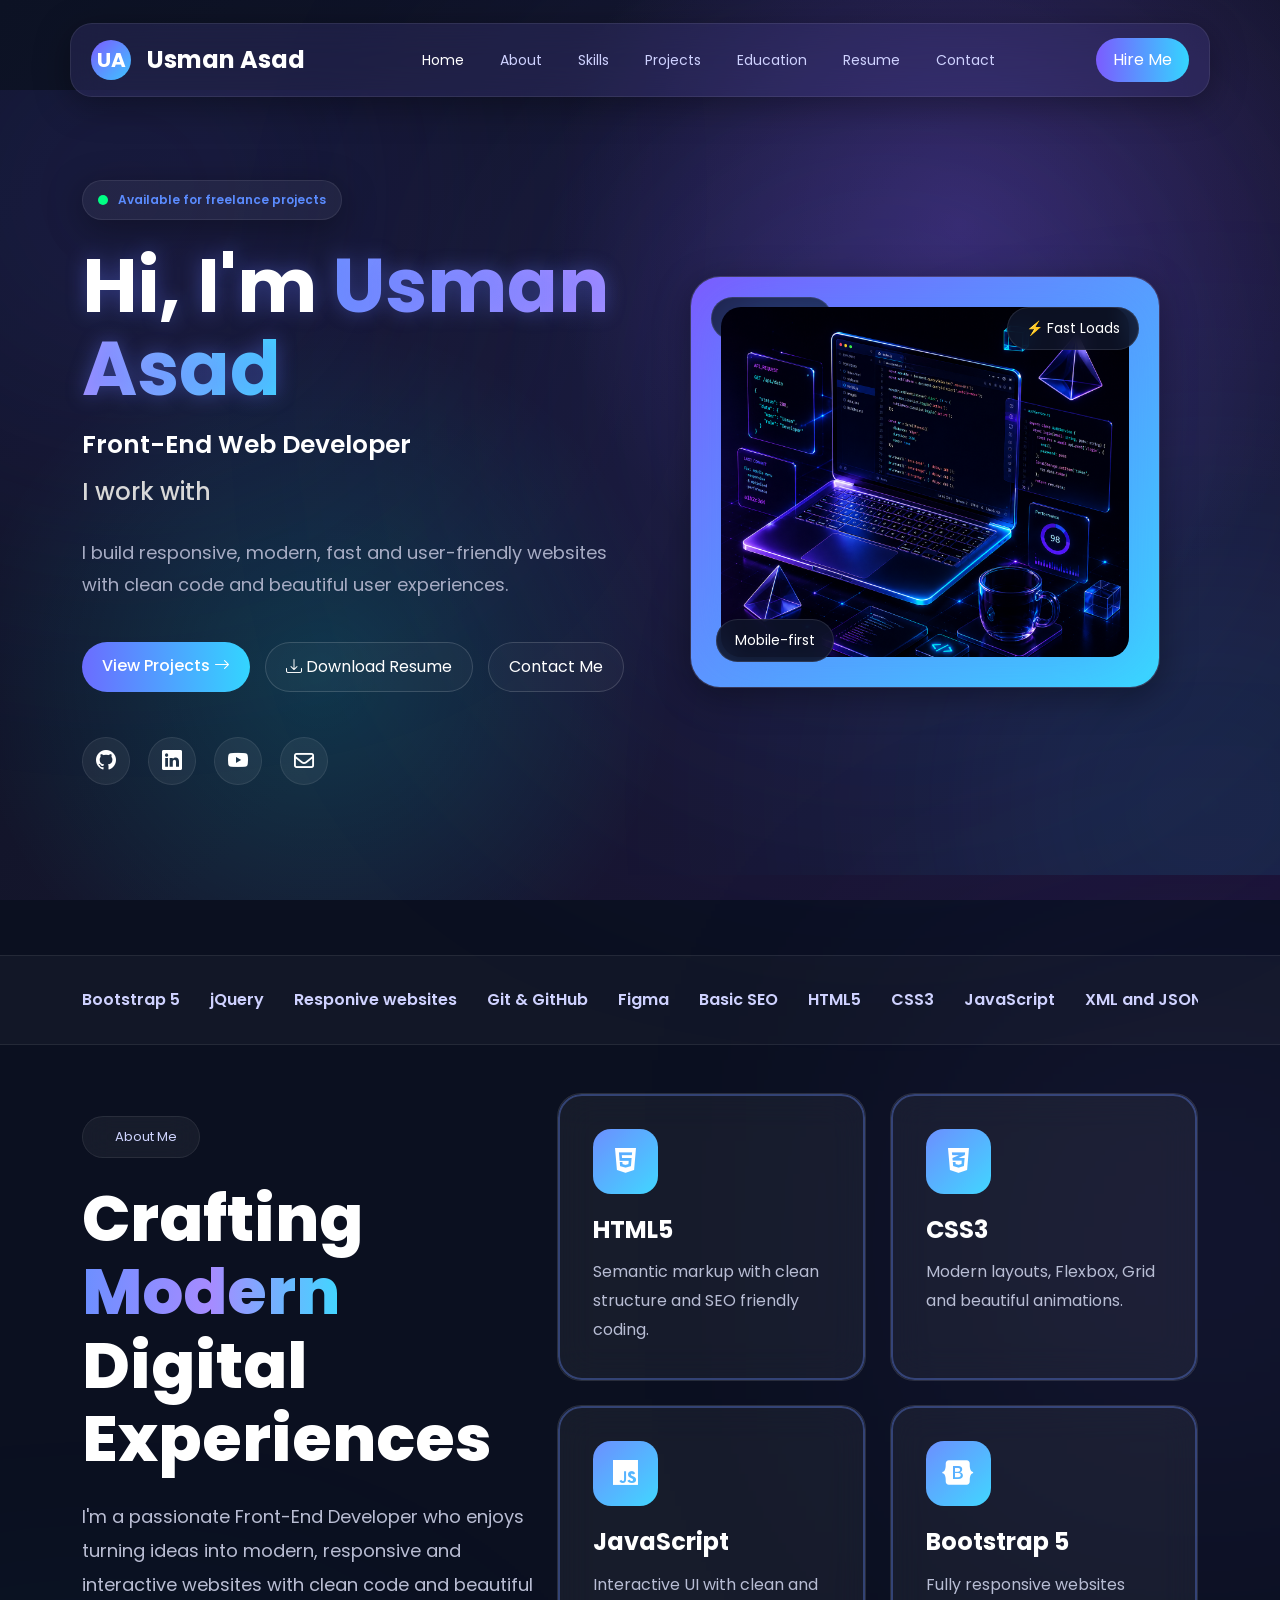
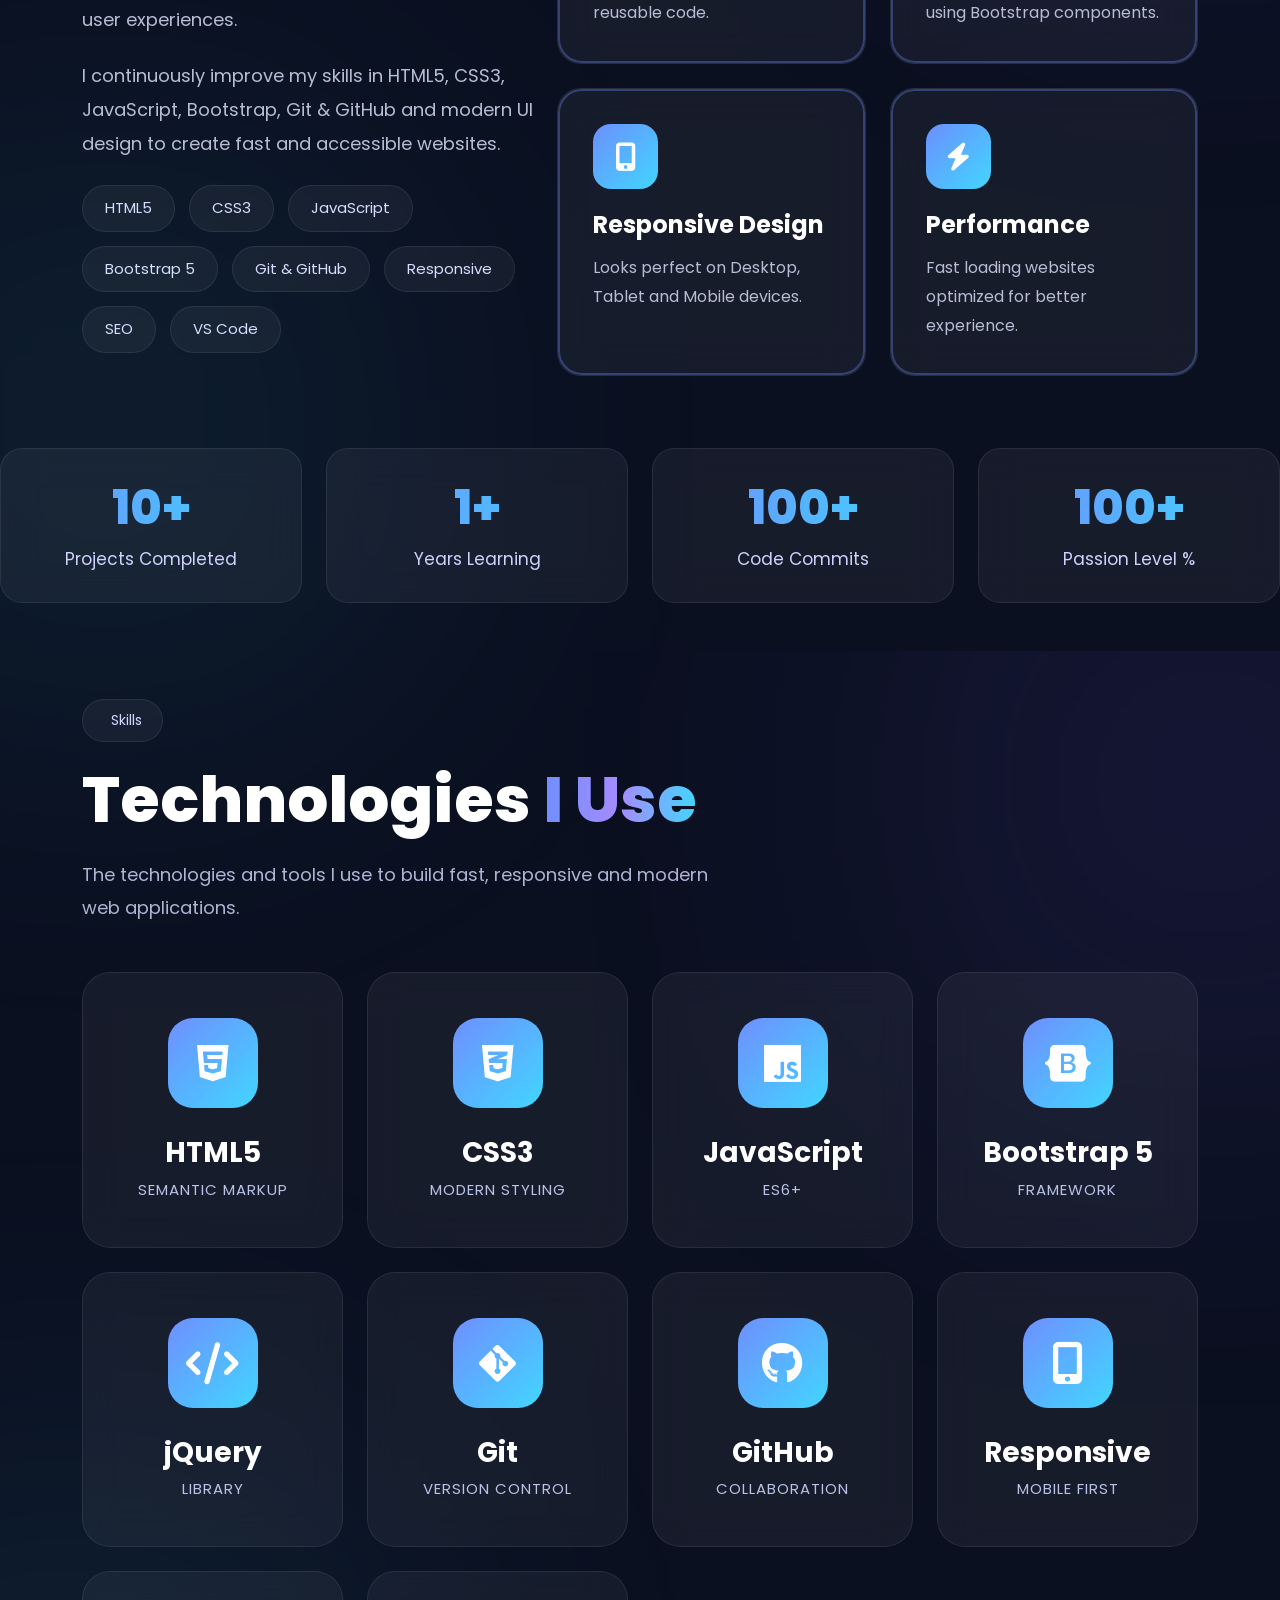
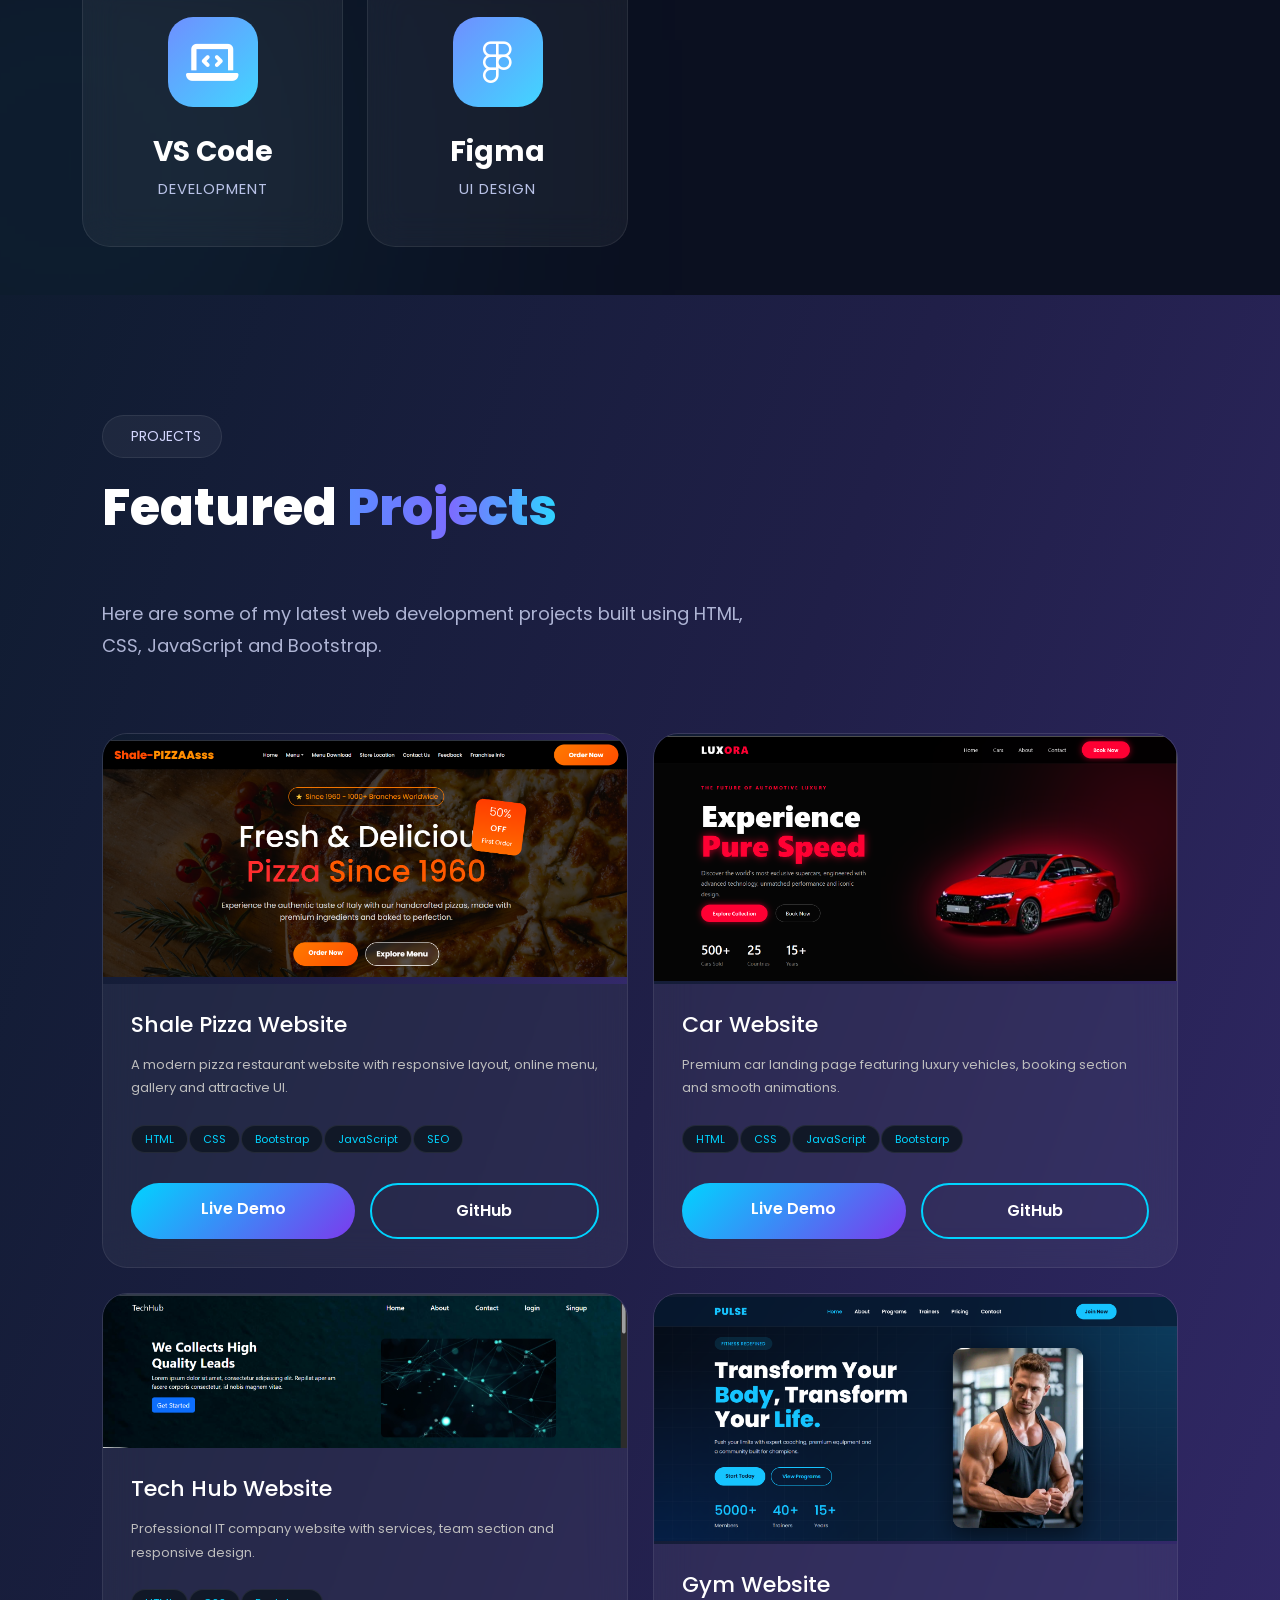
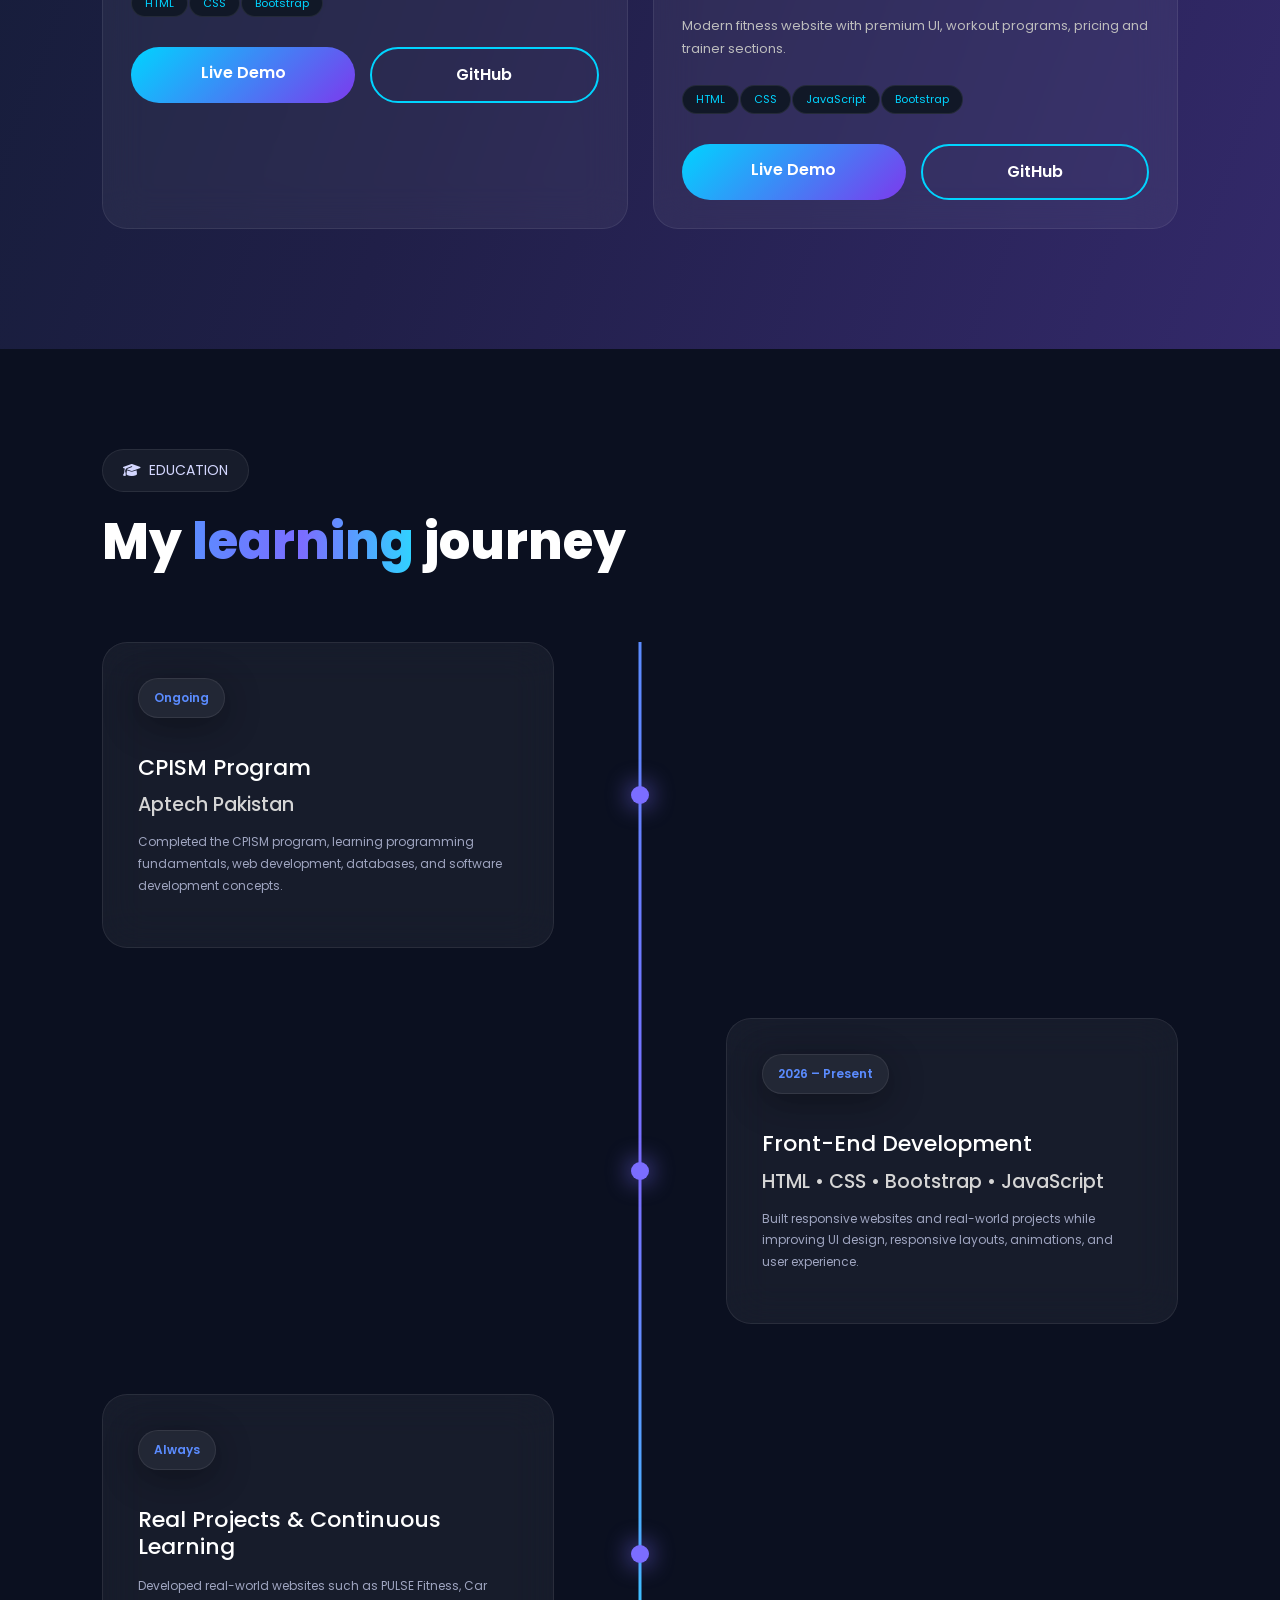
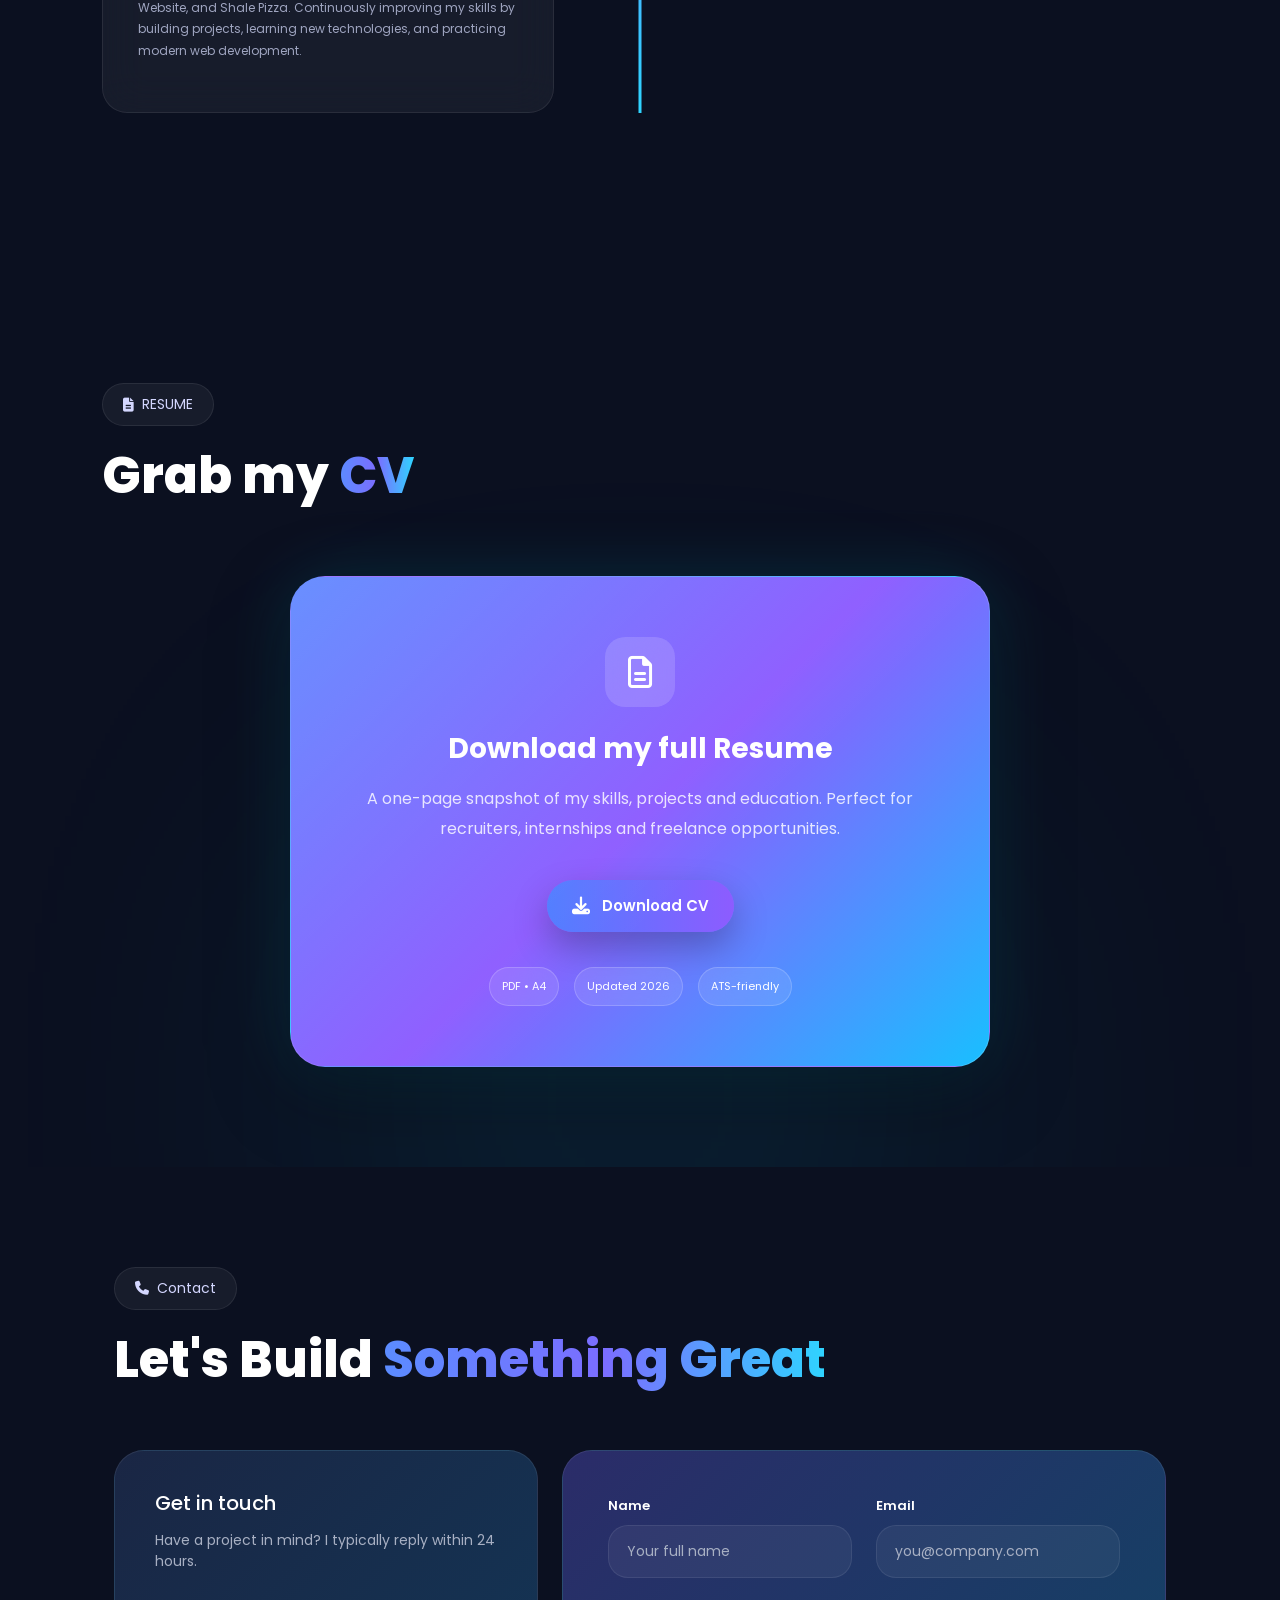
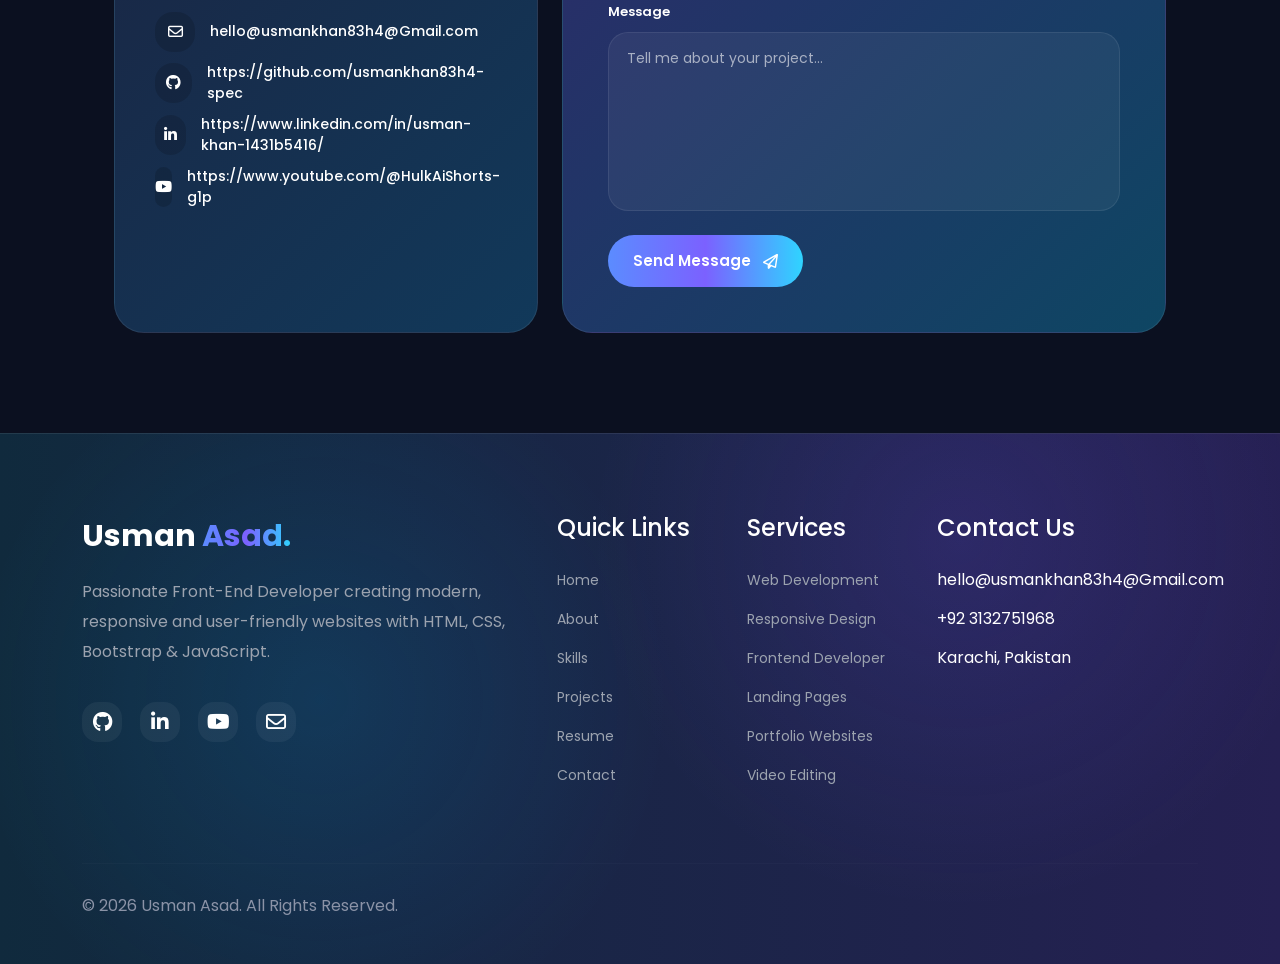
==== commit 099472fc: "Added new files" ====
--- a/index.html
+++ b/index.html
@@ -28,7 +28,7 @@
 
     <!-- ================= NAVBAR ================= -->
 
-    <nav class="navbar navbar-expand-lg ">
+    <nav class="navbar navbar-expand-lg  navbar-dark">
         <div class="container nav-box">
 
             <a class="navbar-brand d-flex align-items-center" href="#">
--- a/style.css
+++ b/style.css
@@ -503,7 +503,8 @@
 
 .hire-btn{
 
-display:none;
+display:flex;
+margin: auto;
 
 }
 
@@ -1870,6 +1871,111 @@
     background:#00d4ff;
     color:#000;
 }
+
+/* ===========================
+        TABLET
+=========================== */
+
+@media (max-width:992px){
+
+    .projects-container{
+        grid-template-columns:1fr;
+        gap:30px;
+    }
+
+    .project-img img{
+        height:220px;
+    }
+
+}
+
+
+/* ===========================
+        MOBILE
+=========================== */
+
+@media (max-width:768px){
+
+    .projects{
+        padding:70px 0;
+    }
+
+    .projects-container{
+        grid-template-columns:1fr;
+        gap:25px;
+    }
+
+    .project-card{
+        width:100%;
+    }
+
+    .project-img img{
+        height:200px;
+        object-fit:cover;
+    }
+
+    .project-content{
+        padding:20px;
+    }
+
+    .project-content h3{
+        font-size:22px;
+    }
+
+    .project-content p{
+        font-size:15px;
+        line-height:1.7;
+    }
+
+    .project-tags{
+        gap:8px;
+    }
+
+    .project-tags span{
+        font-size:12px;
+        padding:6px 12px;
+    }
+
+    .project-buttons{
+        flex-direction:column;
+        gap:12px;
+    }
+
+    .project-buttons a{
+        width:100%;
+    }
+
+}
+
+
+/* ===========================
+      SMALL MOBILE
+=========================== */
+
+@media (max-width:480px){
+
+    .project-img img{
+        height:180px;
+    }
+
+    .project-content{
+        padding:18px;
+    }
+
+    .project-content h3{
+        font-size:20px;
+    }
+
+    .project-content p{
+        font-size:14px;
+    }
+
+    .project-buttons a{
+        padding:12px;
+        font-size:14px;
+    }
+
+}
 /*==============================
         EDUCATION
 ==============================*/
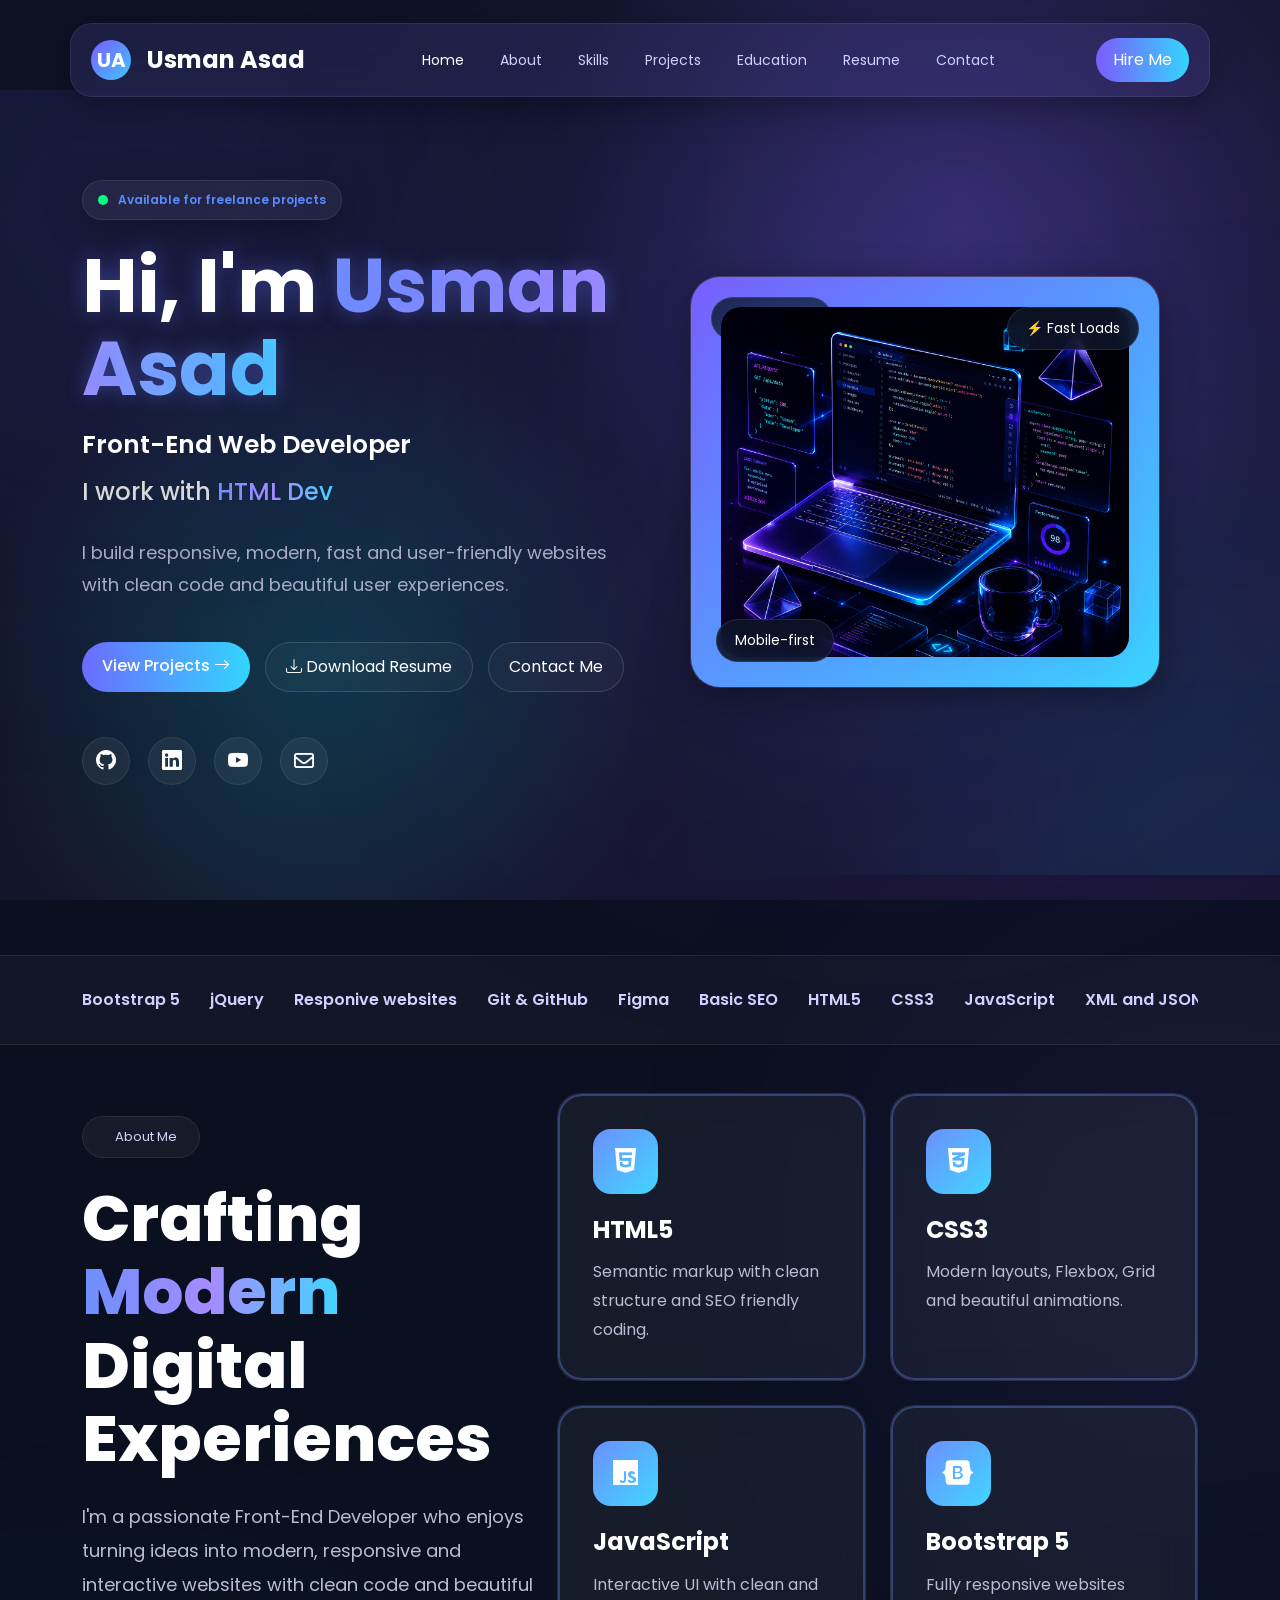
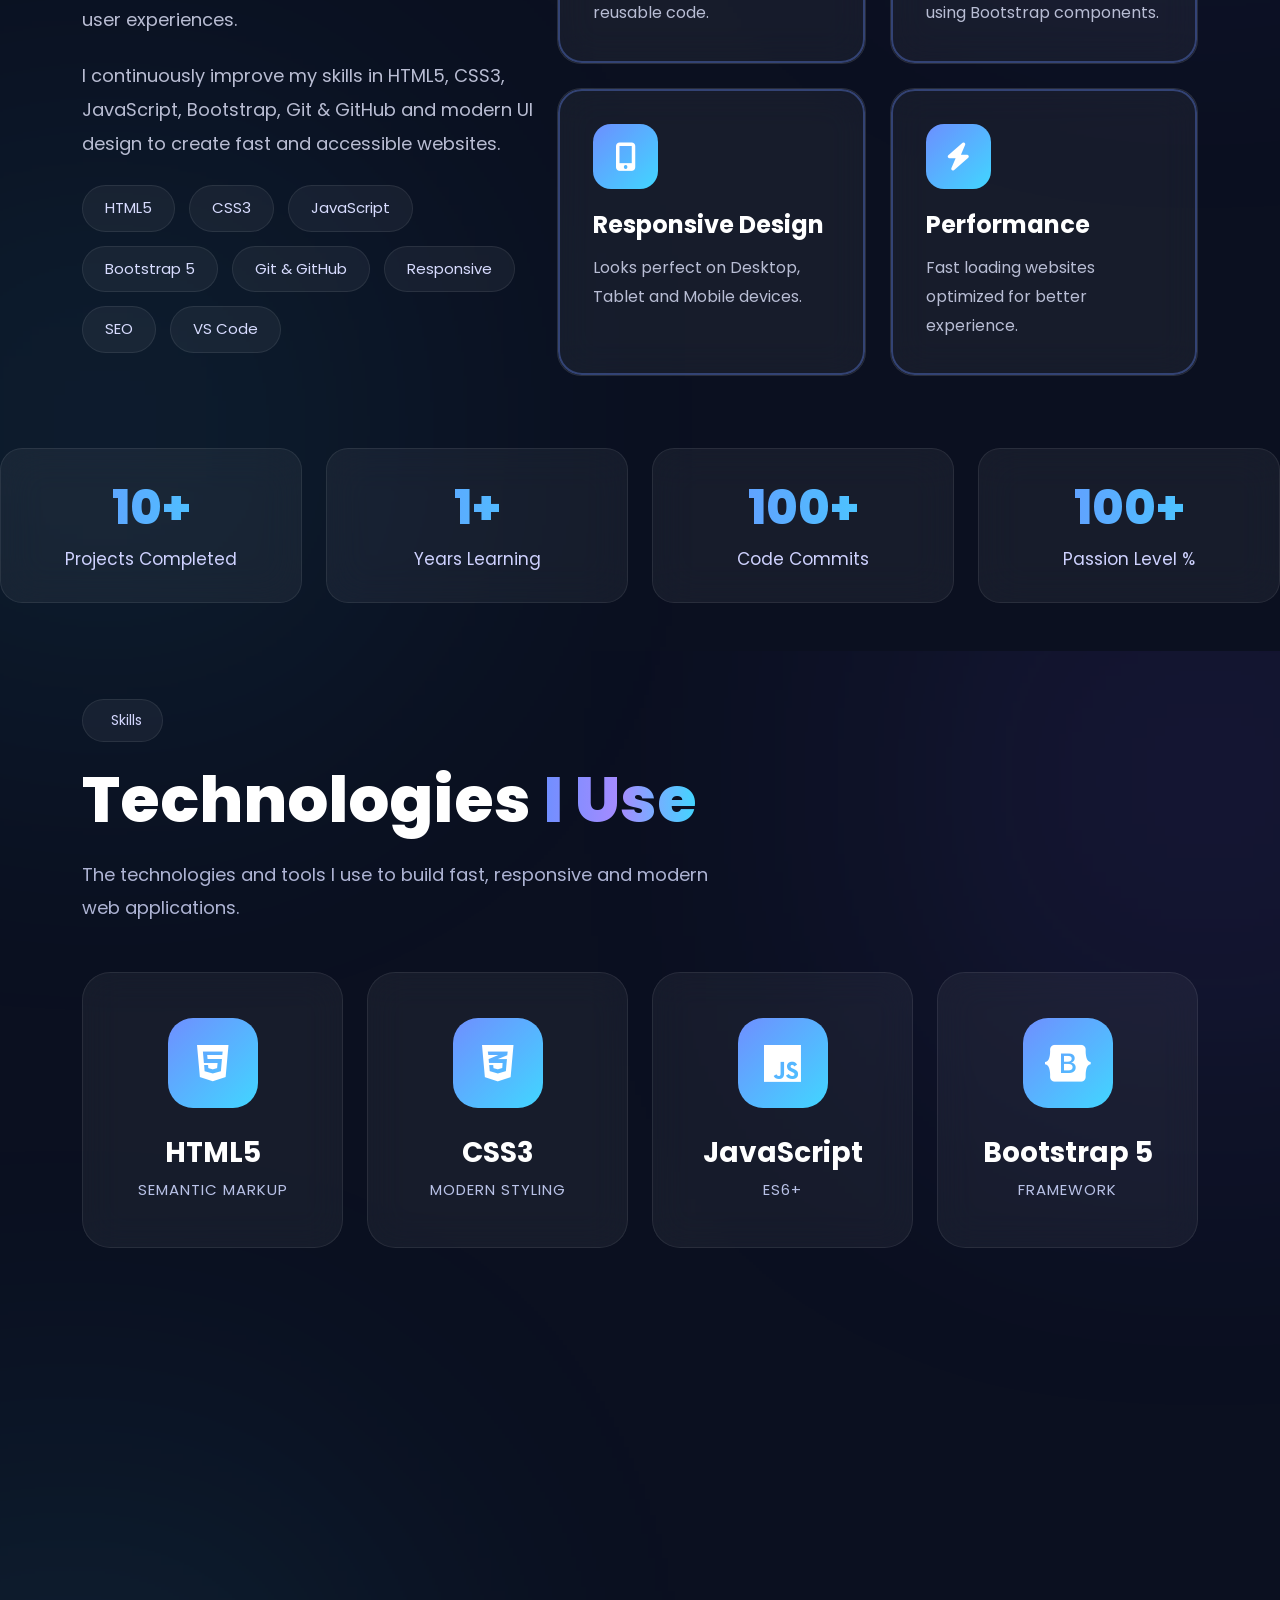
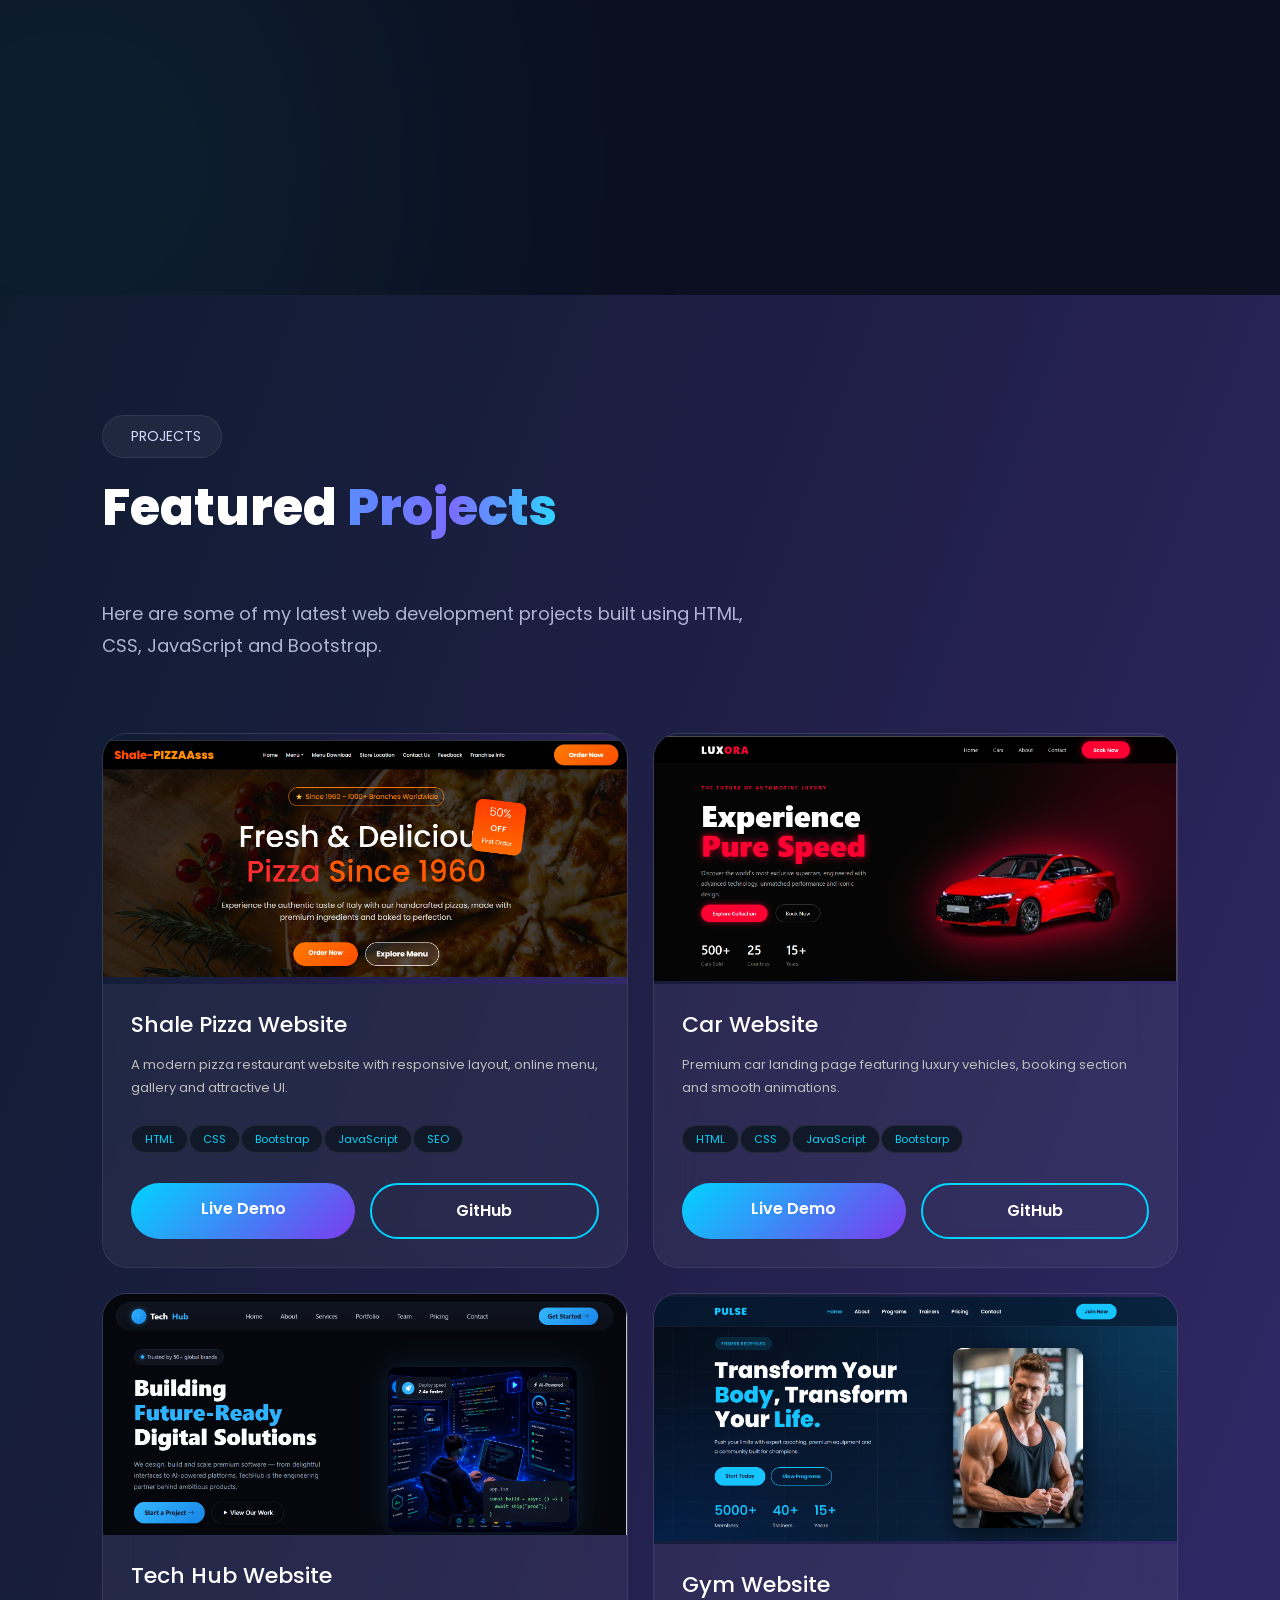
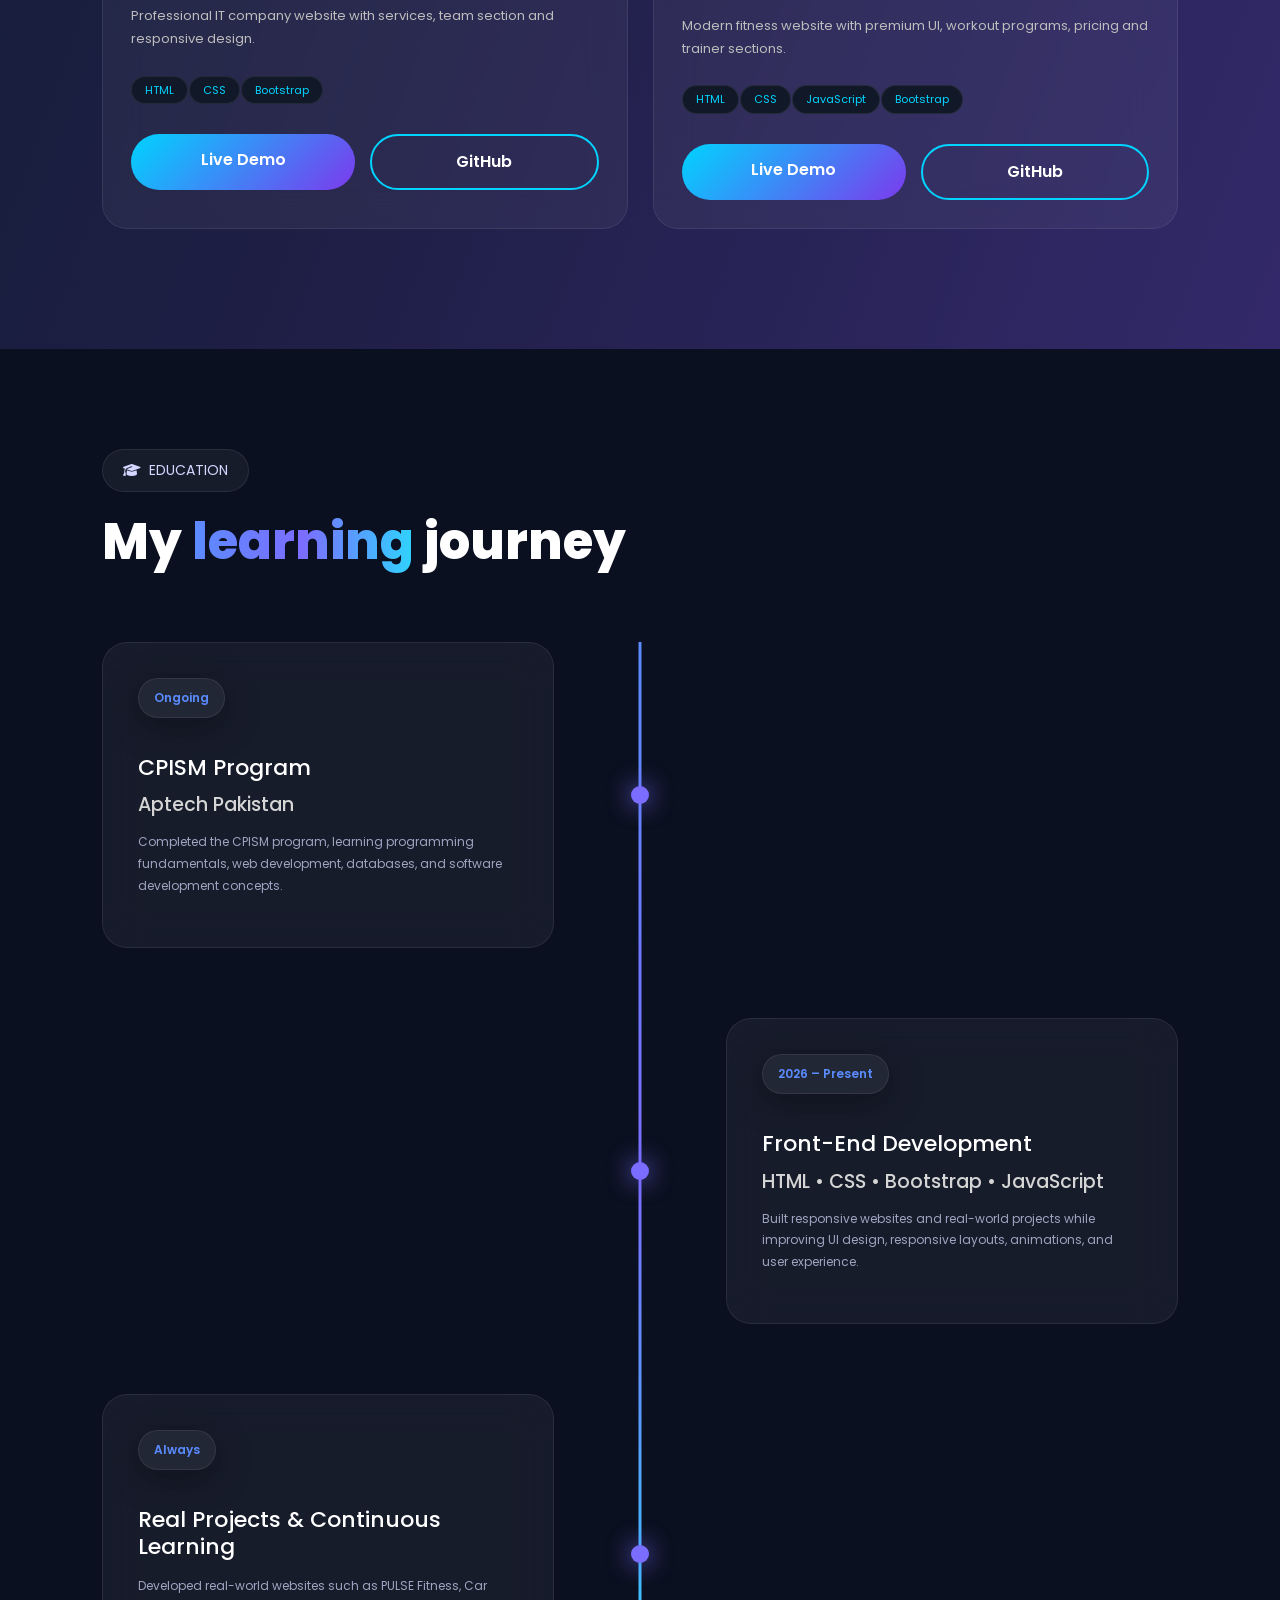
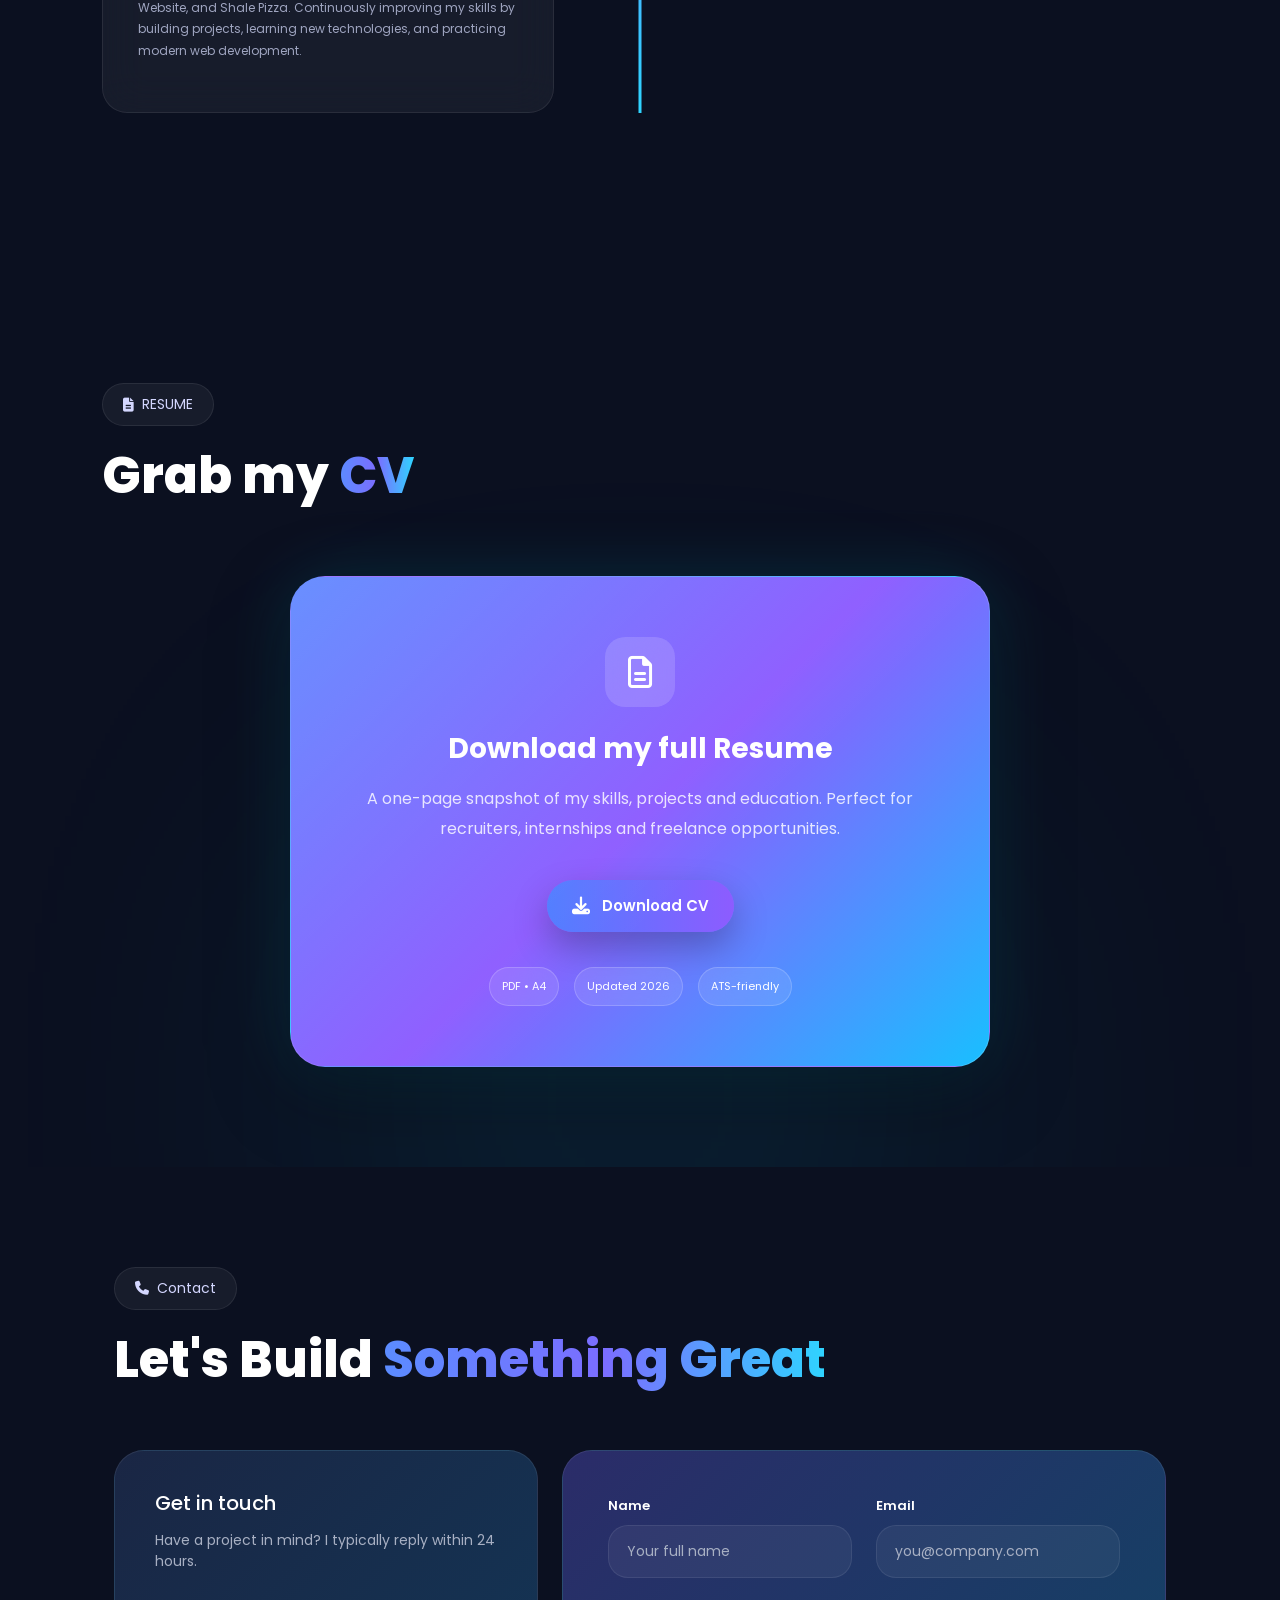
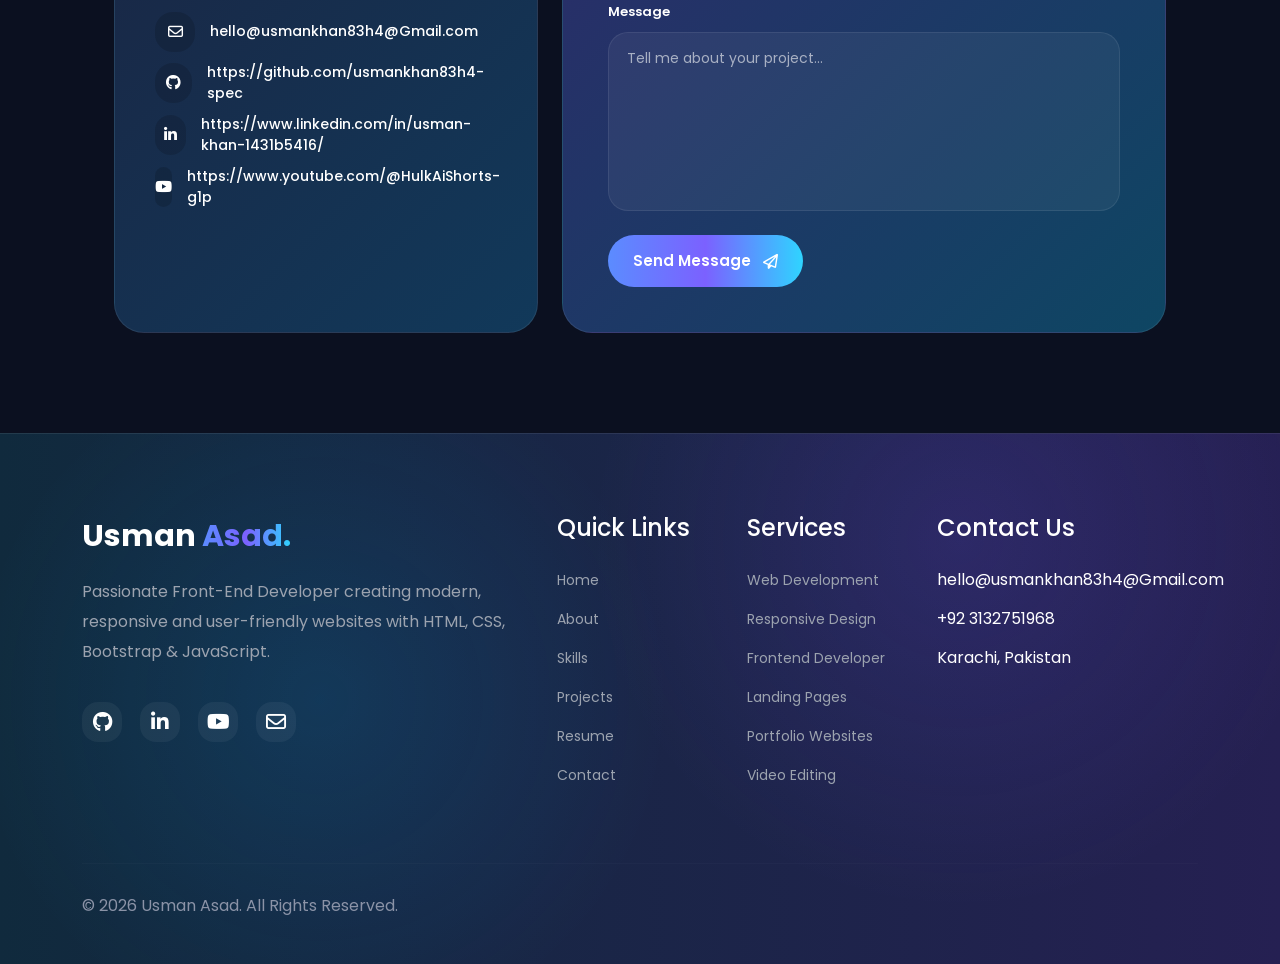
==== commit 9dad1b0e: "m" ====
--- a/index.html
+++ b/index.html
@@ -898,7 +898,7 @@
         <div class="project-card">
 
             <div class="project-img">
-                <img src="images/tech.png" alt="Tech Hub Website" class="w-100 h-100">
+                <img src="images/image.png" alt="Tech Hub Website" class="w-100 h-100">
             </div>
 
             <div class="project-content">
@@ -920,11 +920,11 @@
 
                 <div class="project-buttons">
 
-                    <a href="https://usmankhan83h4-spec.github.io/Tech-Hub/" class="live-btn">
+                    <a href="https://usmankhan83h4-spec.github.io/Tech-Hub-Web-Page/" class="live-btn">
                         Live Demo
                     </a>
 
-                    <a href="https://github.com/usmankhan83h4-spec/Tech-Hub" class="github-btn">
+                    <a href="https://github.com/usmankhan83h4-spec/Tech-Hub-Web-Page" class="github-btn">
                         GitHub
                     </a>
 
